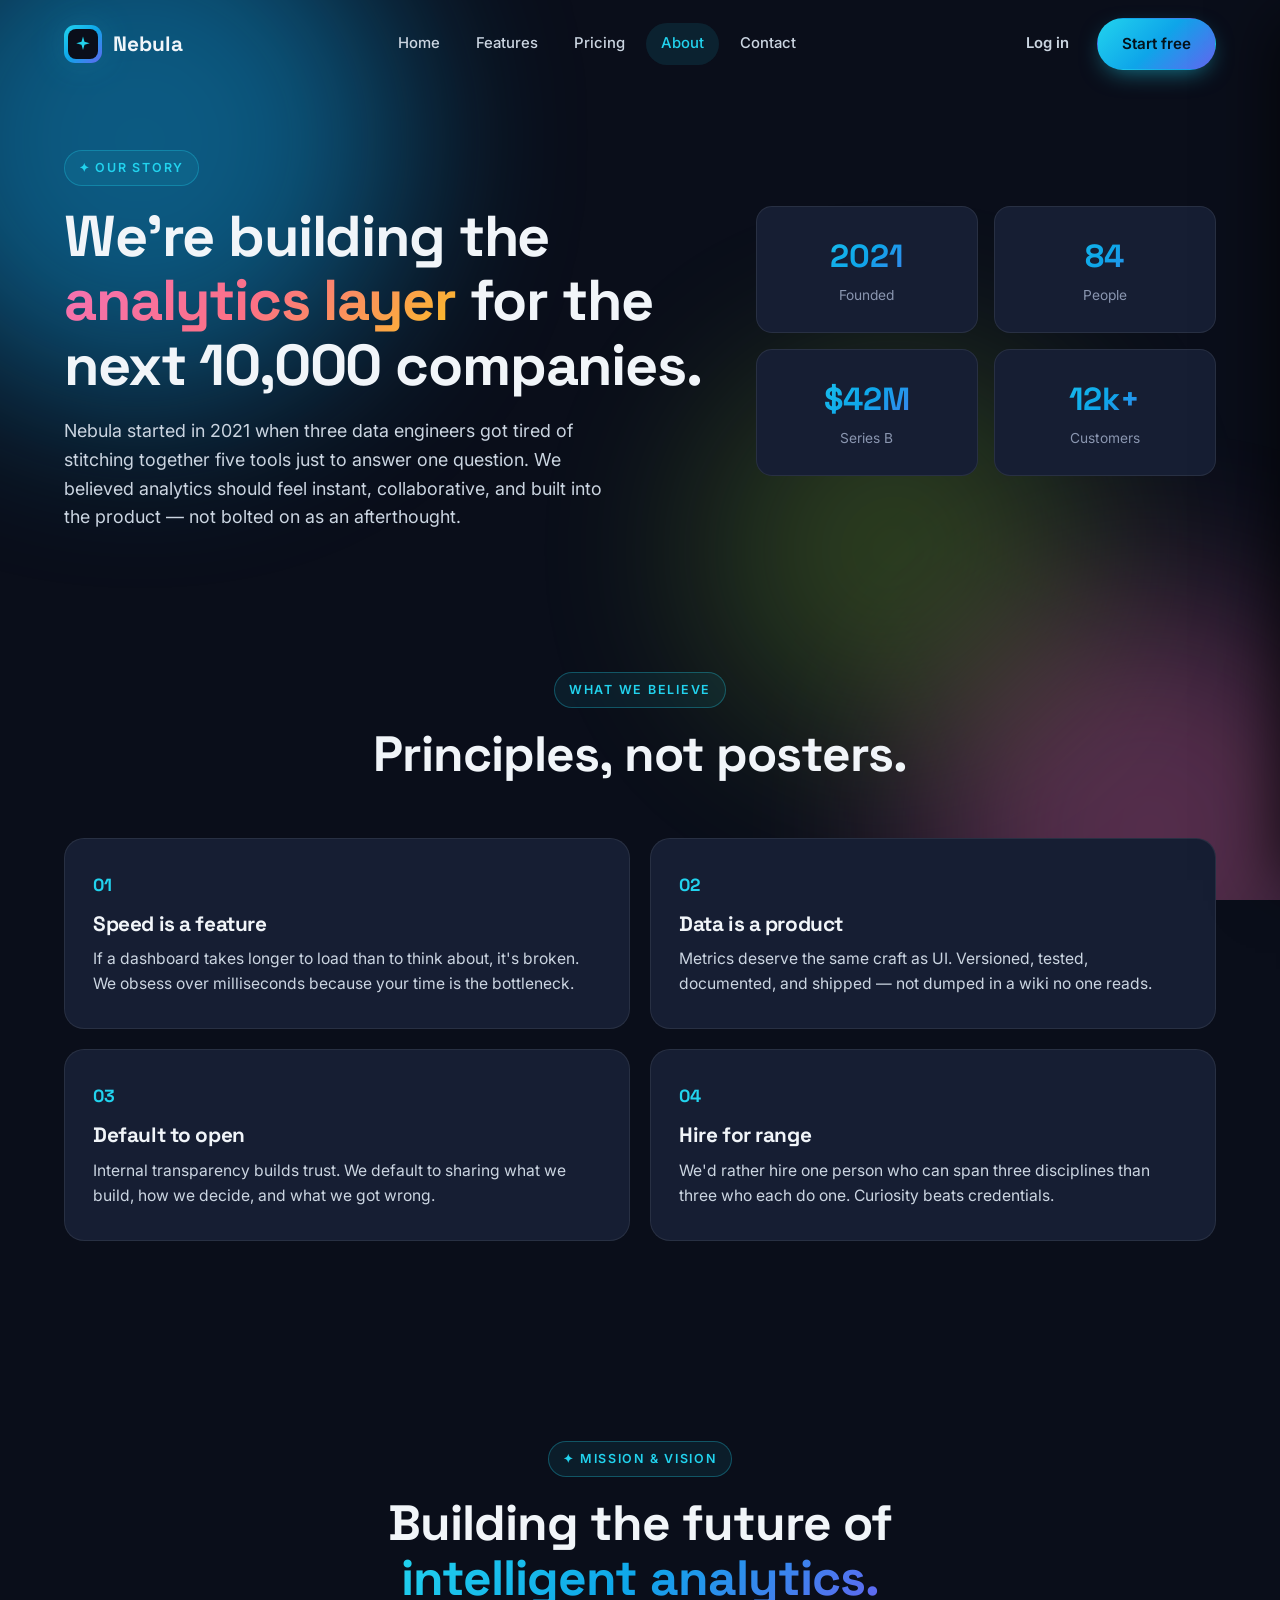
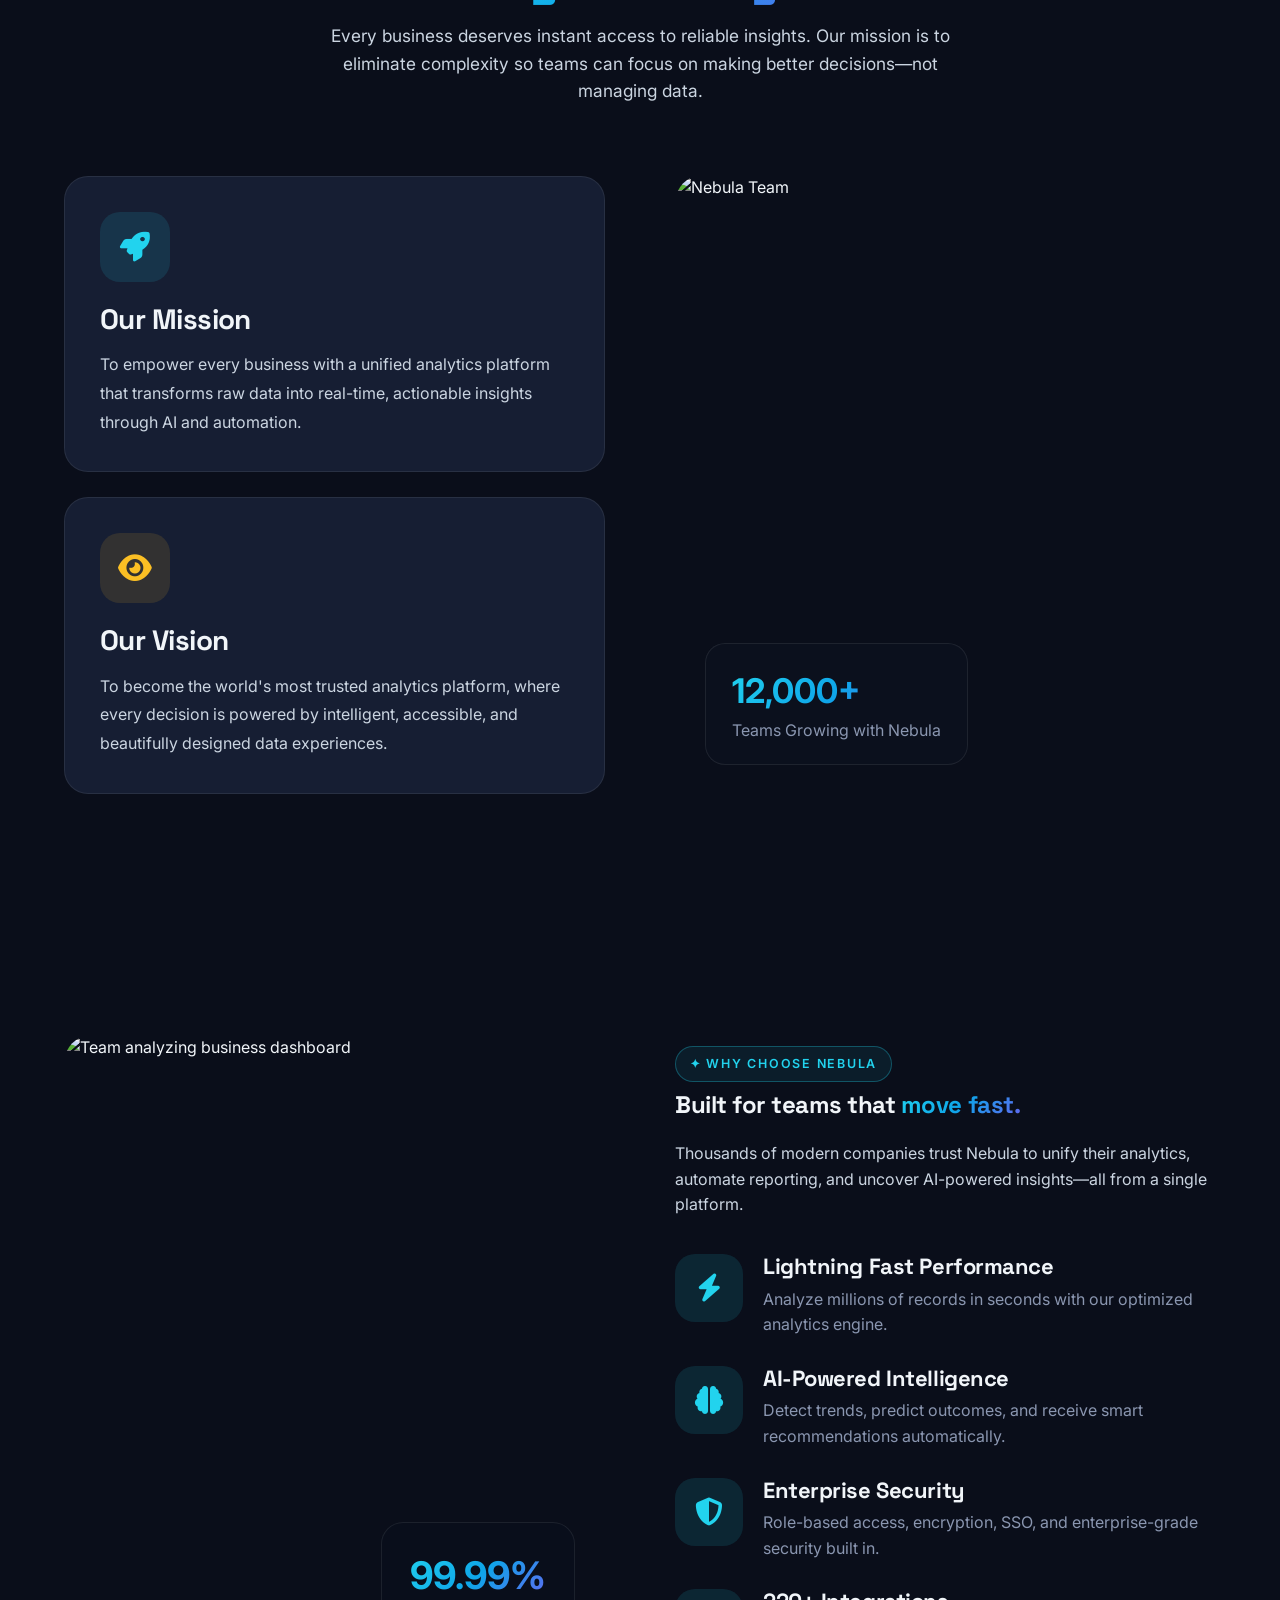
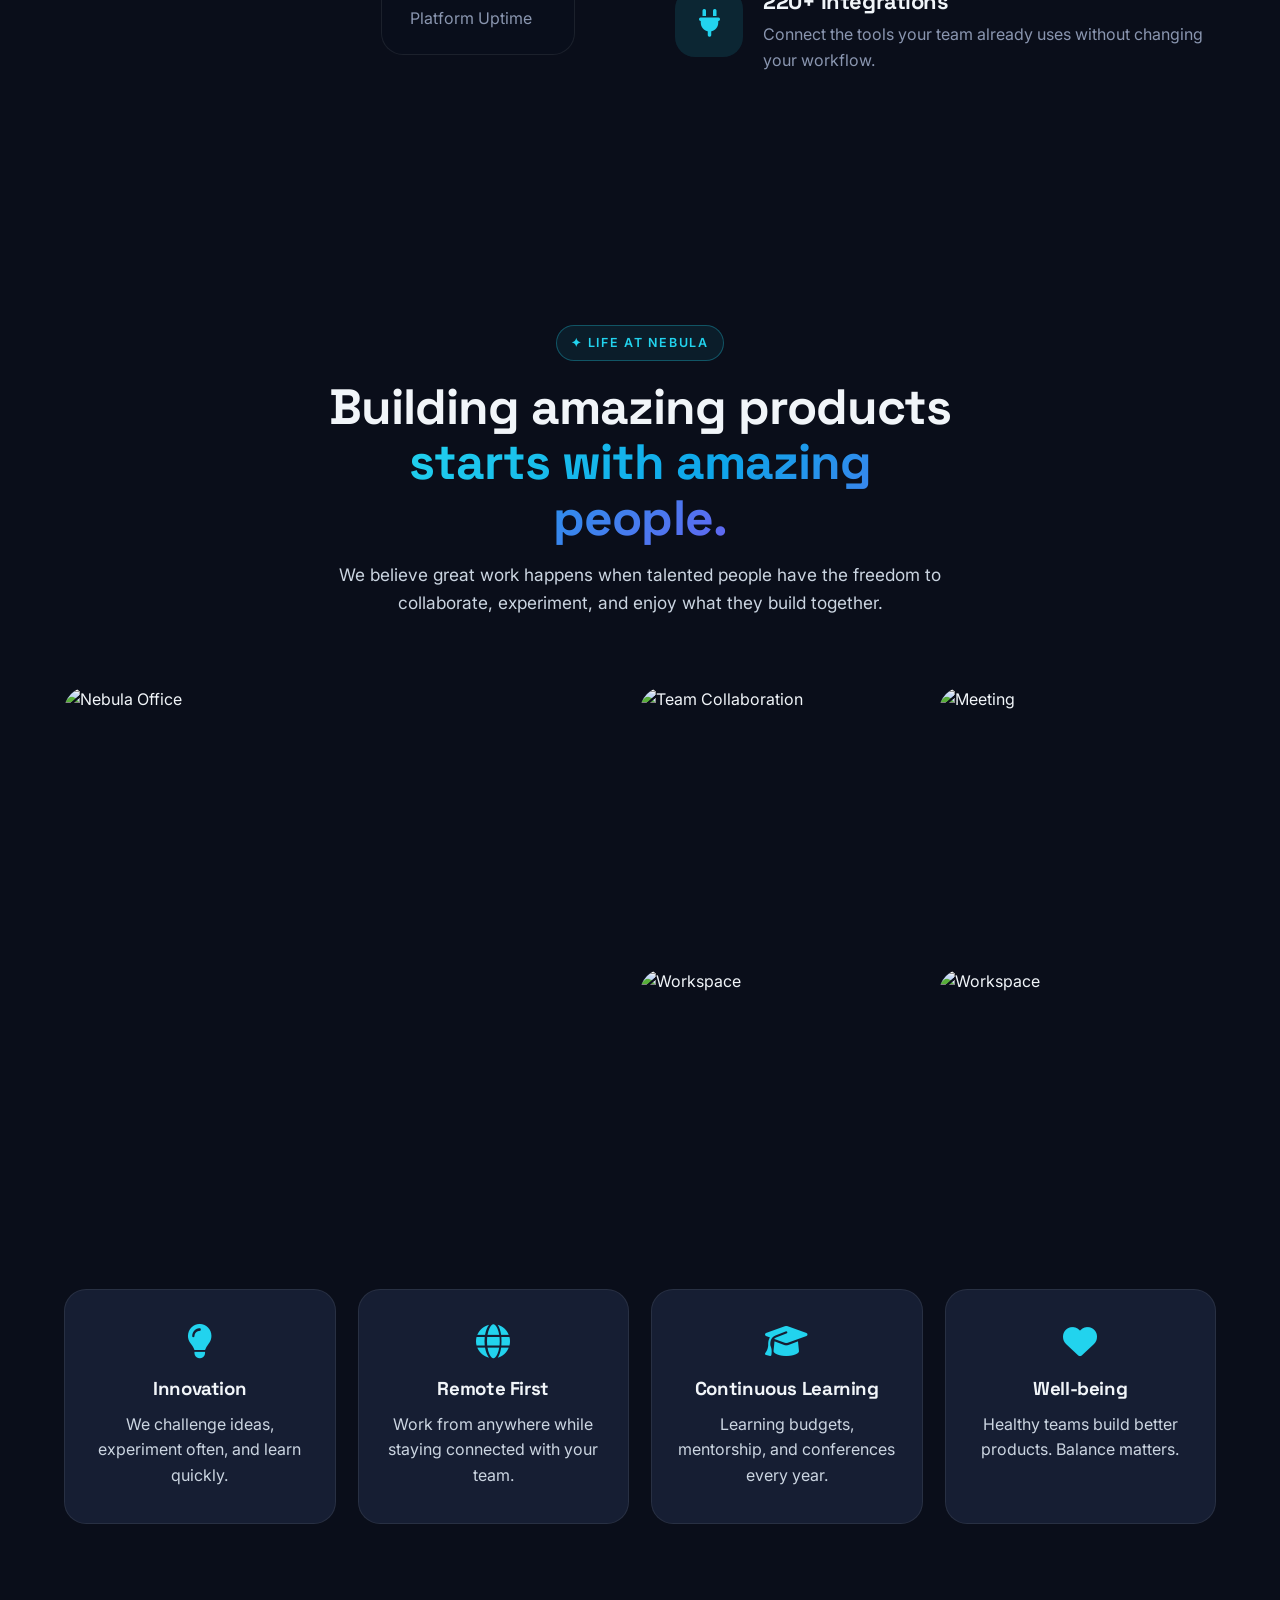
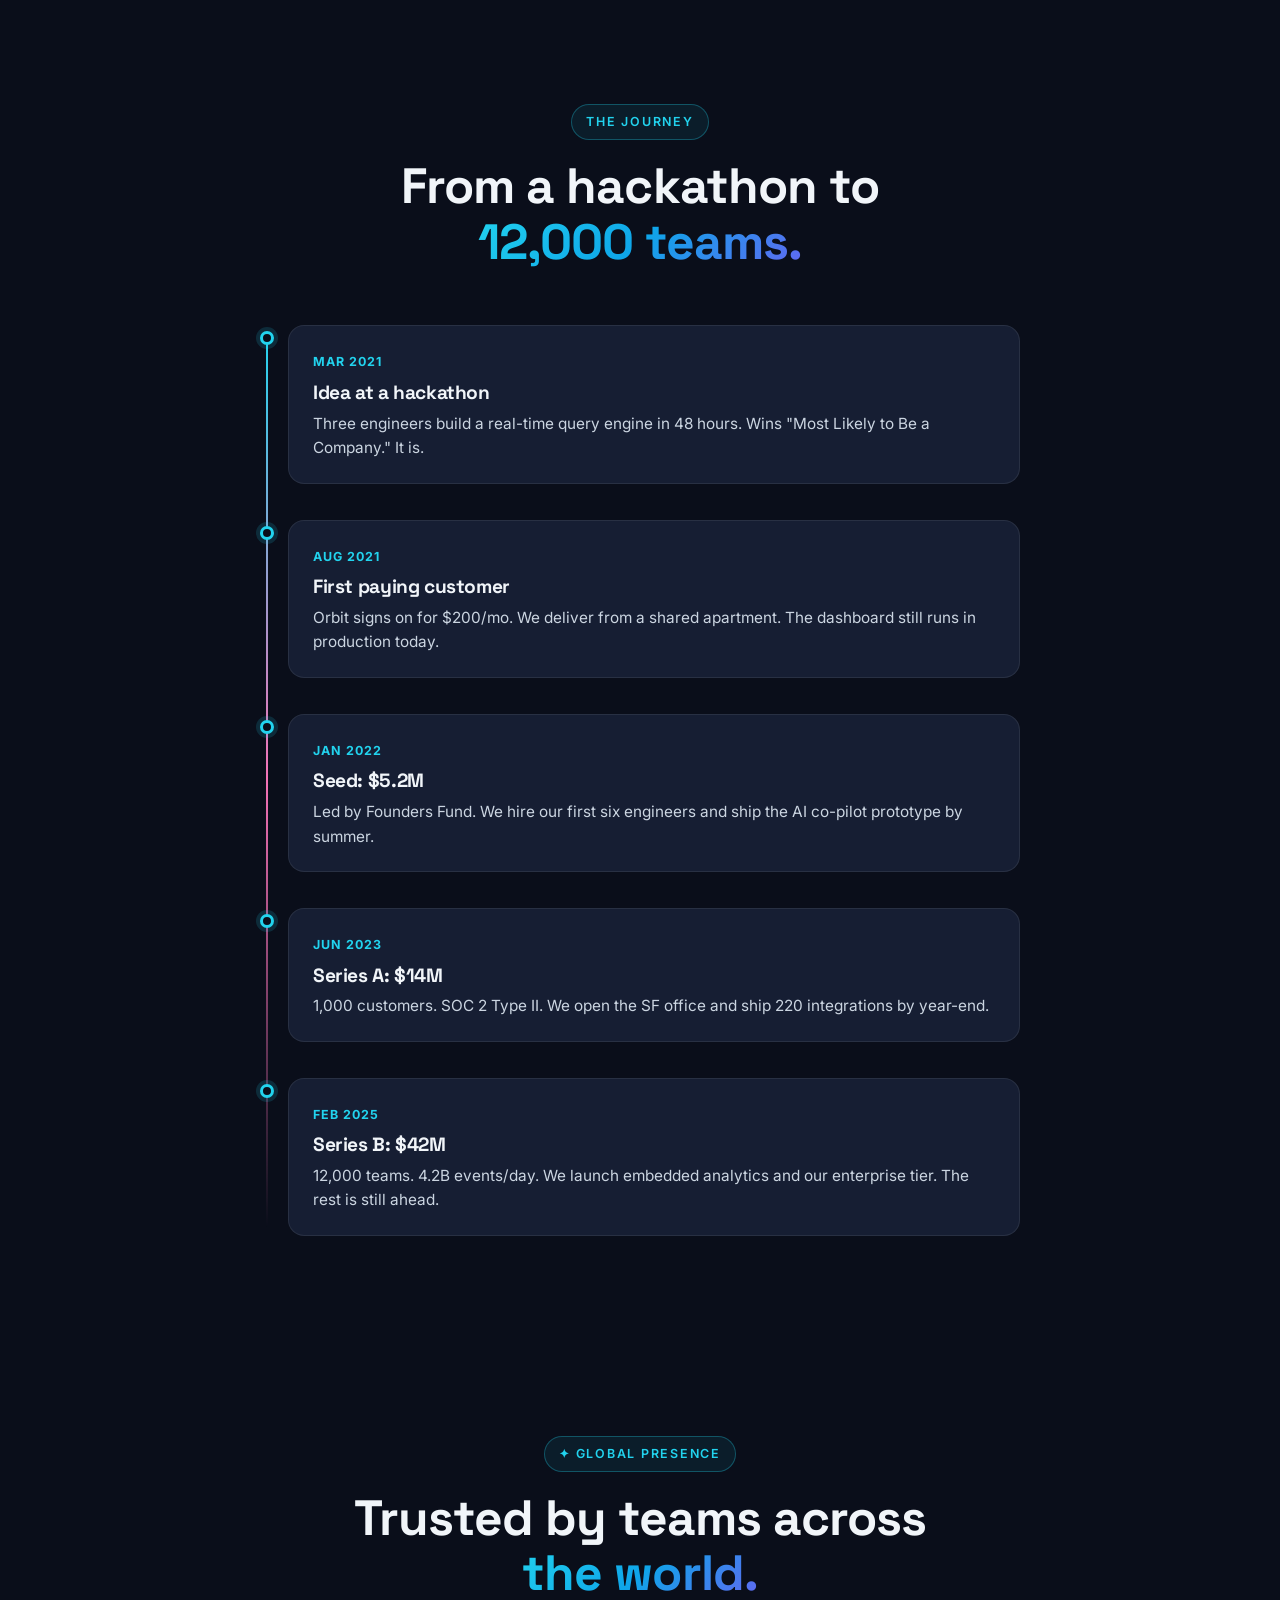
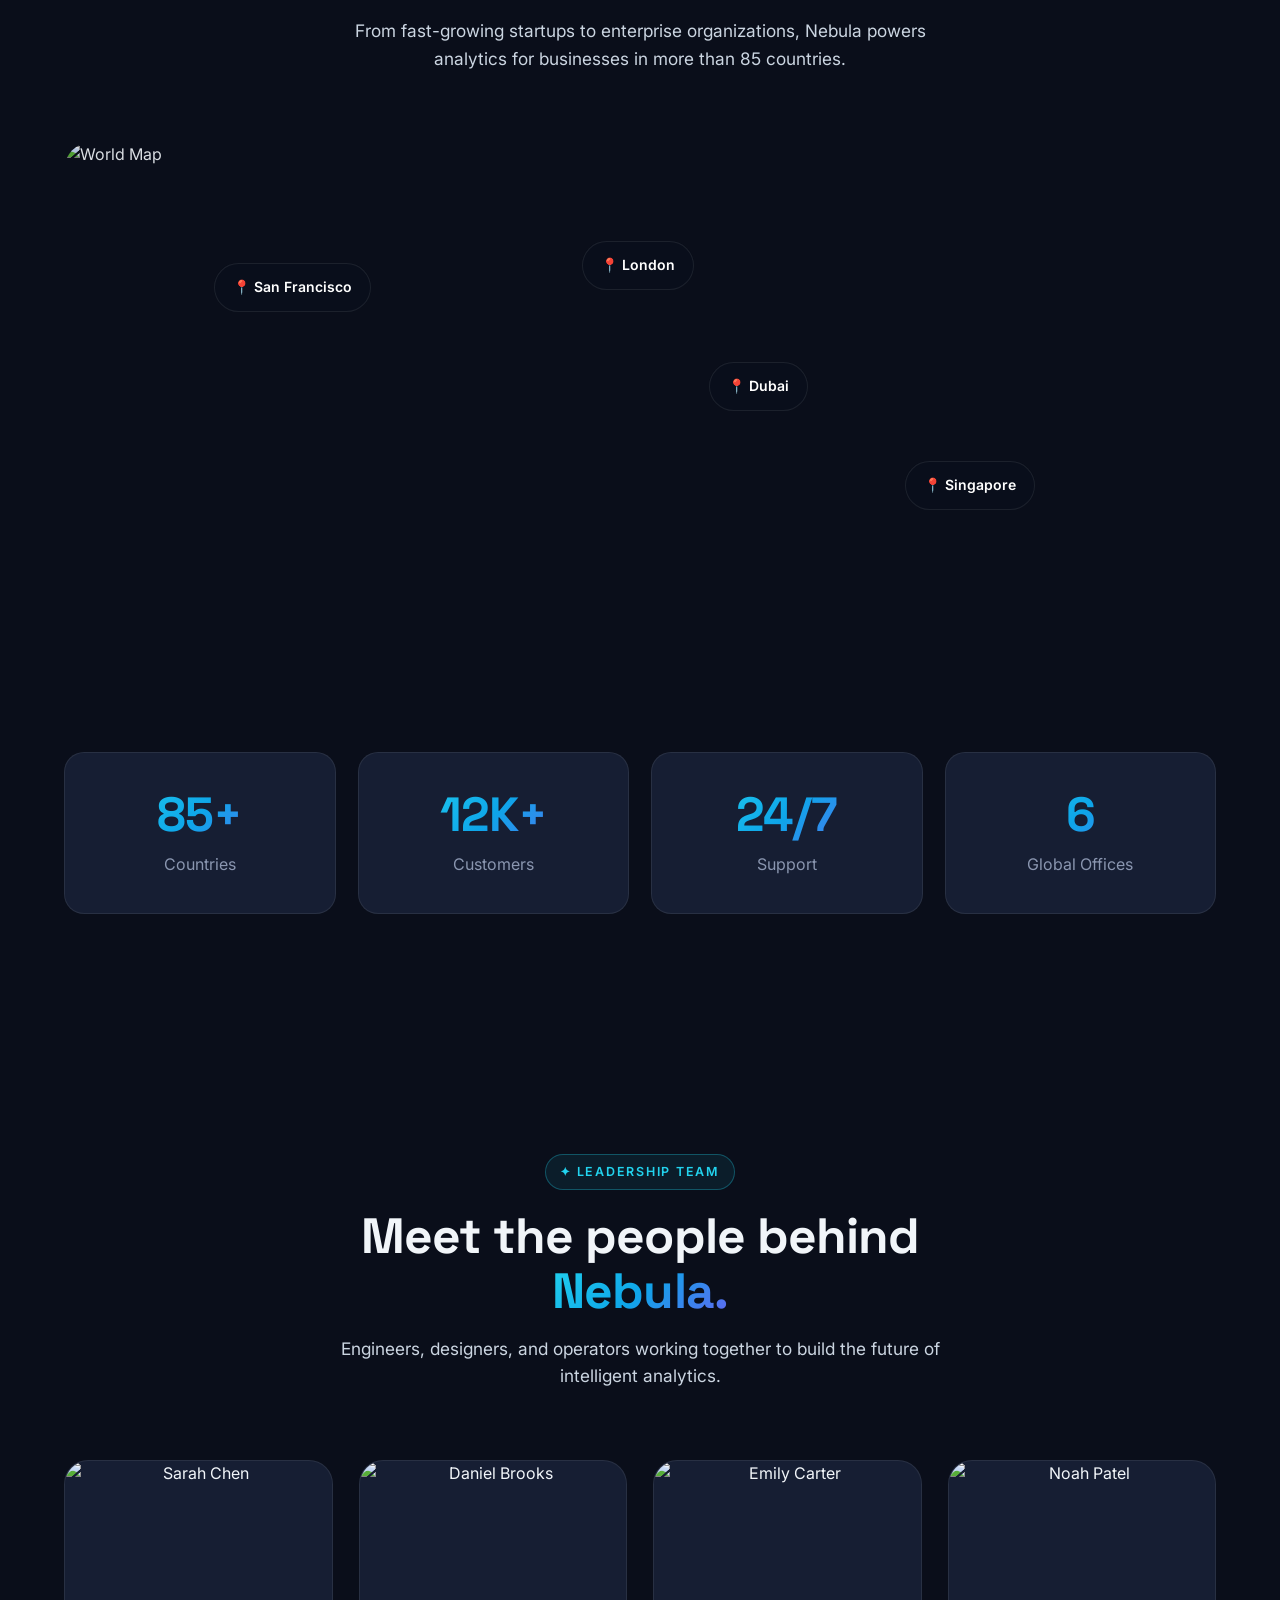
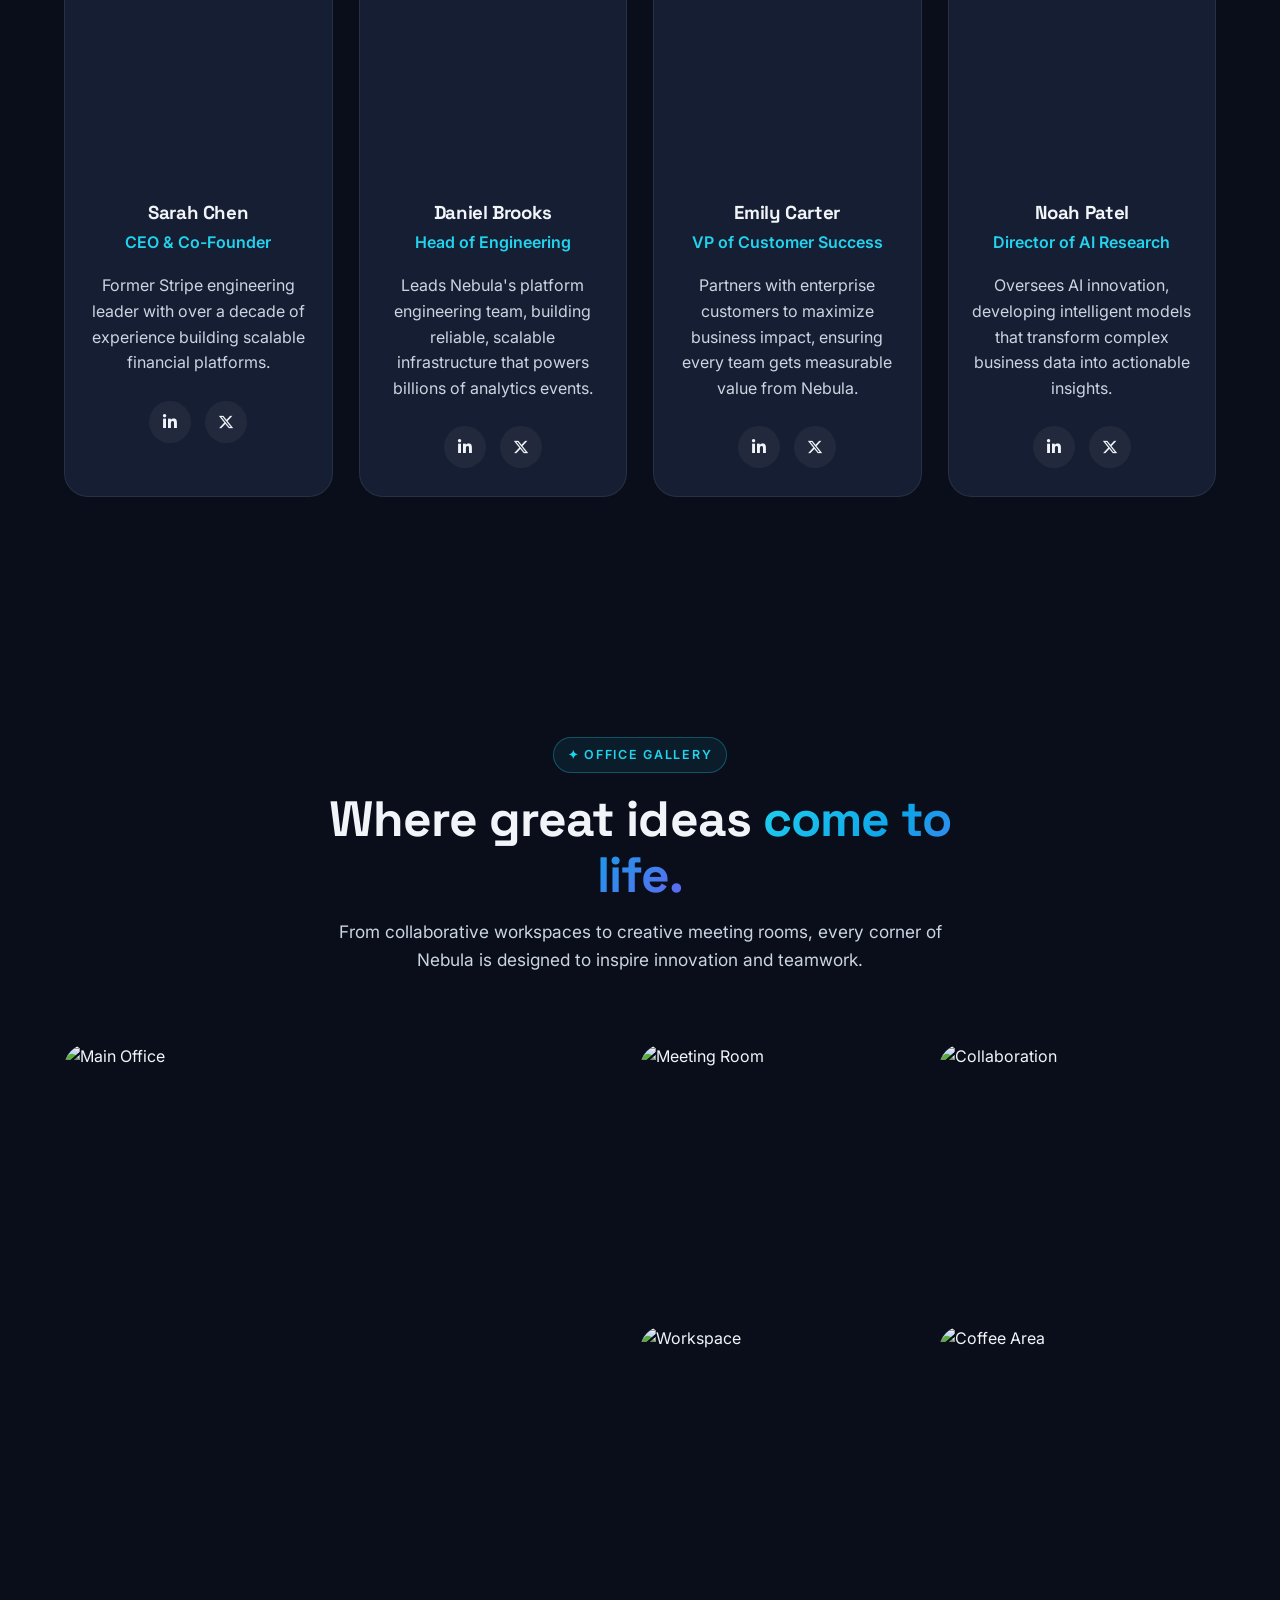
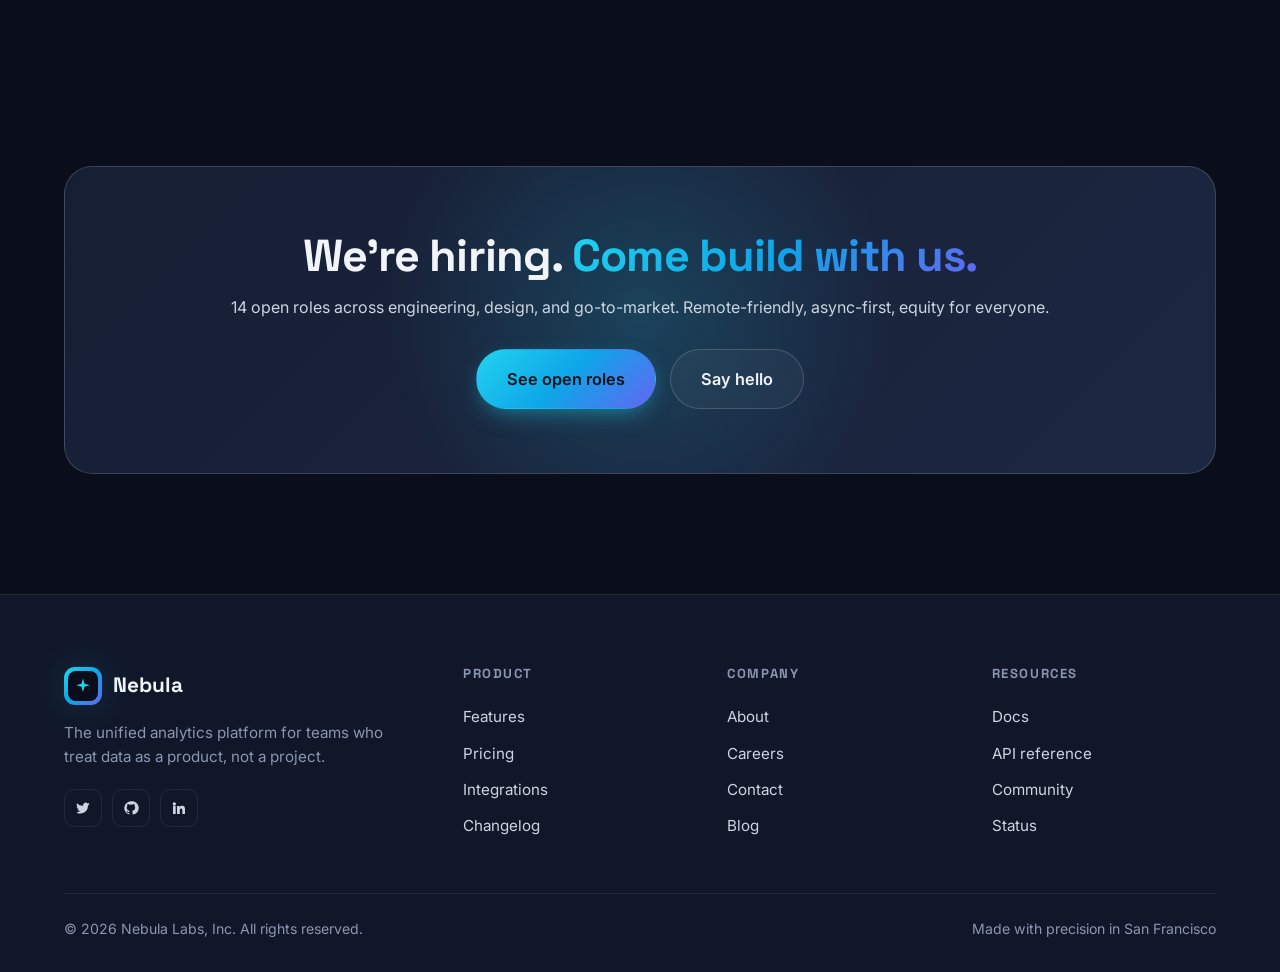
==== about.html @ f22a0300 "first commit" ====
<!DOCTYPE html>
<html lang="en">
<head>
<meta charset="UTF-8" />
<meta name="viewport" content="width=device-width, initial-scale=1.0" />
<title>About — Nebula</title>
<link rel="preconnect" href="https://fonts.googleapis.com" />
<link rel="preconnect" href="https://fonts.gstatic.com" crossorigin />
<link rel="stylesheet" href="https://cdnjs.cloudflare.com/ajax/libs/font-awesome/6.7.2/css/all.min.css" integrity="sha512-Evv84Mr4kqVGRNSgIGL/F/aIDqQb7xQ2vcrdIwxfjThSH8CSR7PBEakCr51Ck+w+/U6swU2Im1vVX0SVk9ABhg==" crossorigin="anonymous" referrerpolicy="no-referrer" />
<link href="https://fonts.googleapis.com/css2?family=Inter:wght@400;500;600;700&family=Space+Grotesk:wght@500;600;700&display=swap" rel="stylesheet" />
<link rel="stylesheet" href="css/common.css" />
<link rel="stylesheet" href="css/about.css" />
</head>
<body>
<div class="bg-blobs"><span class="blob blob-1"></span><span class="blob blob-2"></span><span class="blob blob-3"></span></div>

<header class="nav" id="nav">
  <div class="container nav-inner">
    <a href="index.html" class="brand">
      <span class="brand-mark"><svg width="18" height="18" viewBox="0 0 24 24" fill="none"><path d="M12 2L14 9L21 11L14 13L12 20L10 13L3 11L10 9L12 2Z" fill="#22d3ee"/></svg></span>
      Nebula
    </a>
    <nav class="nav-links">
      <a href="index.html" data-nav>Home</a>
      <a href="features.html" data-nav>Features</a>
      <a href="pricing.html" data-nav>Pricing</a>
      <a href="about.html" data-nav>About</a>
      <a href="contact.html" data-nav>Contact</a>
    </nav>
    <div class="nav-actions">
      <a href="login.html" class="login-link">Log in</a>
      <a href="pricing.html" class="btn btn-primary">Start free</a>
      <button class="hamburger" id="hamburger" aria-label="Open menu"><span></span><span></span><span></span></button>
    </div>
  </div>
</header>

<aside class="mobile-menu" id="mobileMenu">
  <a href="index.html" class="mm-link" data-nav>Home</a>
  <a href="features.html" class="mm-link" data-nav>Features</a>
  <a href="pricing.html" class="mm-link" data-nav>Pricing</a>
  <a href="about.html" class="mm-link" data-nav>About</a>
  <a href="contact.html" class="mm-link" data-nav>Contact</a>
  <a href="login.html" class="btn btn-ghost mm-login">Log in</a>
  <a href="pricing.html" class="btn btn-primary mm-cta">Start free trial</a>
  <p class="mm-foot">© <span data-year></span> Nebula Labs, Inc.</p>
</aside>
<div class="menu-backdrop" id="menuBackdrop"></div>

<main>
  <section class="about-hero">
    <div class="container about-hero-inner">
      <div class="about-copy reveal">
        <span class="eyebrow">✦ Our story</span>
        <h1>We're building the <span class="grad-text-warm">analytics layer</span> for the next 10,000 companies.</h1>
        <p>Nebula started in 2021 when three data engineers got tired of stitching together five tools just to answer one question. We believed analytics should feel instant, collaborative, and built into the product — not bolted on as an afterthought.</p>
      </div>
      <div class="about-stats reveal d2">
        <div><strong>2021</strong><span>Founded</span></div>
        <div><strong>84</strong><span>People</span></div>
        <div><strong>$42M</strong><span>Series B</span></div>
        <div><strong>12k+</strong><span>Customers</span></div>
      </div>
    </div>
  </section>

  <!-- VALUES -->
  <section class="values">
    <div class="container">
      <div class="section-head center reveal">
        <span class="eyebrow">What we believe</span>
        <h2>Principles, not posters.</h2>
      </div>
      <div class="values-grid">
        <div class="value-card reveal">
          <div class="value-num">01</div>
          <h3>Speed is a feature</h3>
          <p>If a dashboard takes longer to load than to think about, it's broken. We obsess over milliseconds because your time is the bottleneck.</p>
        </div>
        <div class="value-card reveal d1">
          <div class="value-num">02</div>
          <h3>Data is a product</h3>
          <p>Metrics deserve the same craft as UI. Versioned, tested, documented, and shipped — not dumped in a wiki no one reads.</p>
        </div>
        <div class="value-card reveal d2">
          <div class="value-num">03</div>
          <h3>Default to open</h3>
          <p>Internal transparency builds trust. We default to sharing what we build, how we decide, and what we got wrong.</p>
        </div>
        <div class="value-card reveal d3">
          <div class="value-num">04</div>
          <h3>Hire for range</h3>
          <p>We'd rather hire one person who can span three disciplines than three who each do one. Curiosity beats credentials.</p>
        </div>
      </div>
    </div>
  </section>

<!--==================================
        MISSION & VISION
===================================-->

<section class="mission">

    <div class="container">

        <div class="section-head center reveal">

            <span class="eyebrow">
                ✦ Mission & Vision
            </span>

            <h2>
                Building the future of
                <span class="grad-text">
                    intelligent analytics.
                </span>
            </h2>

            <p>
                Every business deserves instant access to reliable insights.
                Our mission is to eliminate complexity so teams can focus on
                making better decisions—not managing data.
            </p>

        </div>

        <div class="mission-grid">

            <!-- LEFT -->

            <div class="mission-content reveal">

                <div class="mission-card">

                    <div class="mission-icon">
                        <i class="fa-solid fa-rocket"></i>
                    </div>

                    <h3>Our Mission</h3>

                    <p>
                        To empower every business with a unified analytics
                        platform that transforms raw data into real-time,
                        actionable insights through AI and automation.
                    </p>

                </div>

                <div class="mission-card reveal d1">

                    <div class="mission-icon vision">
                        <i class="fa-solid fa-eye"></i>
                    </div>

                    <h3>Our Vision</h3>

                    <p>
                        To become the world's most trusted analytics platform,
                        where every decision is powered by intelligent,
                        accessible, and beautifully designed data experiences.
                    </p>

                </div>

            </div>

            <!-- RIGHT -->

            <div class="mission-image reveal d2">

                <img
                src="https://images.unsplash.com/photo-1522202176988-66273c2fd55f?w=1200&q=80"
                alt="Nebula Team">

                <div class="floating-badge">

                    <strong>12,000+</strong>

                    <span>Teams Growing with Nebula</span>

                </div>

            </div>

        </div>

    </div>

</section>

<!--==================================
        WHY CHOOSE NEBULA
===================================-->

<section class="why-nebula">

    <div class="container"> 

        <div class="why-grid">

            <!-- LEFT IMAGE -->

            <div class="why-image reveal">

                <img
                src="https://images.unsplash.com/photo-1552664730-d307ca884978?w=1200&q=80"
                alt="Team analyzing business dashboard">

                <div class="experience-card">

                    <strong>99.99%</strong>

                    <span>Platform Uptime</span>

                </div>

            </div>

            <!-- RIGHT CONTENT -->

            <div class="why-content reveal d1">

                <span class="eyebrow">
                    ✦ Why Choose Nebula
                </span>

                <h2>

                    Built for teams that
                    <span class="grad-text">

                        move fast.

                    </span>

                </h2>

                <p>

                    Thousands of modern companies trust Nebula to unify
                    their analytics, automate reporting, and uncover
                    AI-powered insights—all from a single platform.

                </p>

                <div class="why-list">

                    <div class="why-item">

                        <div class="why-icon">
                            <i class="fa-solid fa-bolt"></i>
                        </div>

                        <div>

                            <h3>Lightning Fast Performance</h3>

                            <p>
                                Analyze millions of records in seconds with
                                our optimized analytics engine.
                            </p>

                        </div>

                    </div>

                    <div class="why-item">

                        <div class="why-icon">
                            <i class="fa-solid fa-brain"></i>
                        </div>

                        <div>

                            <h3>AI-Powered Intelligence</h3>

                            <p>
                                Detect trends, predict outcomes, and receive
                                smart recommendations automatically.
                            </p>

                        </div>

                    </div>

                    <div class="why-item">

                        <div class="why-icon">
                            <i class="fa-solid fa-shield-halved"></i>
                        </div>

                        <div>

                            <h3>Enterprise Security</h3>

                            <p>
                                Role-based access, encryption, SSO, and
                                enterprise-grade security built in.
                            </p>

                        </div>

                    </div>

                    <div class="why-item">

                        <div class="why-icon">
                            <i class="fa-solid fa-plug"></i>
                        </div>

                        <div>

                            <h3>220+ Integrations</h3>

                            <p>
                                Connect the tools your team already uses
                                without changing your workflow.
                            </p>

                        </div>

                    </div>

                </div>

            </div>

        </div>

    </div>

</section>

<!--==================================
        LIFE AT NEBULA
===================================-->

<section class="life-nebula">

    <div class="container">

        <div class="section-head center reveal">

            <span class="eyebrow">
                ✦ Life at Nebula
            </span>

            <h2>

                Building amazing products
                <span class="grad-text">

                    starts with amazing people.

                </span>

            </h2>

            <p>

                We believe great work happens when talented people have
                the freedom to collaborate, experiment, and enjoy what
                they build together.

            </p>

        </div>

        <div class="life-gallery">

            <div class="gallery-large reveal">

                <img
                src="https://images.unsplash.com/photo-1497366754035-f200968a6e72?w=1200&q=80"
                alt="Nebula Office">

            </div>

            <div class="gallery-small reveal d1">

                <img
                src="https://images.unsplash.com/photo-1522202176988-66273c2fd55f?w=800&q=80"
                alt="Team Collaboration">

            </div>

            <div class="gallery-small reveal d2">

                <img
                src="https://images.unsplash.com/photo-1517048676732-d65bc937f952?w=800&q=80"
                alt="Meeting">

            </div>

            <div class="gallery-small reveal d3">

                <img
                src="https://images.unsplash.com/photo-1524758631624-e2822e304c36?w=800&q=80"
                alt="Workspace">

            </div>

            <div class="gallery-small reveal d3">

                <img
                src="https://images.unsplash.com/photo-1524758631624-e2822e304c36?w=800&q=80"
                alt="Workspace">

            </div>

        </div>

        <div class="culture-grid">

            <div class="culture-card reveal">
                <i class="fa-solid fa-lightbulb"></i>
                <h3>Innovation</h3>
                <p>We challenge ideas, experiment often, and learn quickly.</p>
            </div>

            <div class="culture-card reveal d1">
                <i class="fa-solid fa-globe"></i>
                <h3>Remote First</h3>
                <p>Work from anywhere while staying connected with your team.</p>
            </div>

            <div class="culture-card reveal d2">
                <i class="fa-solid fa-graduation-cap"></i>
                <h3>Continuous Learning</h3>
                <p>Learning budgets, mentorship, and conferences every year.</p>
            </div>

            <div class="culture-card reveal d3">
                <i class="fa-solid fa-heart"></i>
                <h3>Well-being</h3>
                <p>Healthy teams build better products. Balance matters.</p>
            </div>

        </div>

    </div>

</section>

  <!-- TIMELINE -->
  <section class="timeline-section">
    <div class="container">
      <div class="section-head center reveal">
        <span class="eyebrow">The journey</span>
        <h2>From a hackathon to <span class="grad-text">12,000 teams.</span></h2>
      </div>
      <div class="timeline">
        <div class="tl-item reveal">
          <div class="tl-dot"></div>
          <div class="tl-card">
            <span class="tl-date">Mar 2021</span>
            <h3>Idea at a hackathon</h3>
            <p>Three engineers build a real-time query engine in 48 hours. Wins "Most Likely to Be a Company." It is.</p>
          </div>
        </div>
        <div class="tl-item reveal d1">
          <div class="tl-dot"></div>
          <div class="tl-card">
            <span class="tl-date">Aug 2021</span>
            <h3>First paying customer</h3>
            <p>Orbit signs on for $200/mo. We deliver from a shared apartment. The dashboard still runs in production today.</p>
          </div>
        </div>
        <div class="tl-item reveal d2">
          <div class="tl-dot"></div>
          <div class="tl-card">
            <span class="tl-date">Jan 2022</span>
            <h3>Seed: $5.2M</h3>
            <p>Led by Founders Fund. We hire our first six engineers and ship the AI co-pilot prototype by summer.</p>
          </div>
        </div>
        <div class="tl-item reveal d3">
          <div class="tl-dot"></div>
          <div class="tl-card">
            <span class="tl-date">Jun 2023</span>
            <h3>Series A: $14M</h3>
            <p>1,000 customers. SOC 2 Type II. We open the SF office and ship 220 integrations by year-end.</p>
          </div>
        </div>
        <div class="tl-item reveal d4">
          <div class="tl-dot"></div>
          <div class="tl-card">
            <span class="tl-date">Feb 2025</span>
            <h3>Series B: $42M</h3>
            <p>12,000 teams. 4.2B events/day. We launch embedded analytics and our enterprise tier. The rest is still ahead.</p>
          </div>
        </div>
      </div>
    </div>
  </section>

<!--==================================
        GLOBAL PRESENCE
===================================-->

<section class="global-presence">

    <div class="container">

        <div class="section-head center reveal">

            <span class="eyebrow">
                ✦ Global Presence
            </span>

            <h2>
                Trusted by teams across
                <span class="grad-text">
                    the world.
                </span>
            </h2>

            <p>
                From fast-growing startups to enterprise organizations,
                Nebula powers analytics for businesses in more than
                85 countries.
            </p>

        </div>

        <div class="map-wrapper reveal">

            <img
            src="https://images.unsplash.com/photo-1524661135-423995f22d0b?w=1400&q=80"
            alt="World Map">

            <div class="map-card sf">
                📍 San Francisco
            </div>

            <div class="map-card london">
                📍 London
            </div>

            <div class="map-card singapore">
                📍 Singapore
            </div>

            <div class="map-card dubai">
                📍 Dubai
            </div>

        </div>

        <div class="global-stats">

            <div class="global-card reveal">
                <h3>85+</h3>
                <span>Countries</span>
            </div>

            <div class="global-card reveal d1">
                <h3>12K+</h3>
                <span>Customers</span>
            </div>

            <div class="global-card reveal d2">
                <h3>24/7</h3>
                <span>Support</span>
            </div>

            <div class="global-card reveal d3">
                <h3>6</h3>
                <span>Global Offices</span>
            </div>

        </div>

    </div>

</section>

<!--==================================
        LEADERSHIP TEAM
===================================-->

<section class="leadership">

    <div class="container">

        <div class="section-head center reveal">

            <span class="eyebrow">
                ✦ Leadership Team
            </span>

            <h2>

                Meet the people behind
                <span class="grad-text">

                    Nebula.

                </span>

            </h2>

            <p>

                Engineers, designers, and operators working together
                to build the future of intelligent analytics.

            </p>

        </div>

        <div class="leadership-grid">

            <!-- CARD -->

            <article class="leader-card reveal">

                <div class="leader-image">

                    <img src="images/team/team-1.jpg"
                         alt="Sarah Chen">

                </div>

                <h3>Sarah Chen</h3>

                <span>CEO & Co-Founder</span>

                <p>

                    Former Stripe engineering leader with over
                    a decade of experience building scalable
                    financial platforms.

                </p>

                <div class="leader-social">

                    <a href="#"><i class="fa-brands fa-linkedin-in"></i></a>

                    <a href="#"><i class="fa-brands fa-x-twitter"></i></a>

                </div>

            </article>


            <!-- Card-2 -->
            <article class="leader-card reveal d4">

    <div class="leader-image">
        <img src="images/team/team-5.jpg"
             alt="Daniel Brooks">
    </div>

    <h3>Daniel Brooks</h3>

    <span>Head of Engineering</span>

    <p>
        Leads Nebula's platform engineering team, building reliable,
        scalable infrastructure that powers billions of analytics events.
    </p>

    <div class="leader-social">
        <a href="#"><i class="fa-brands fa-linkedin-in"></i></a>
        <a href="#"><i class="fa-brands fa-x-twitter"></i></a>
    </div>

</article>

<!-- Card-3 -->
<article class="leader-card reveal d5">

    <div class="leader-image">
        <img src="images/team/team-6.jpg"
             alt="Emily Carter">
    </div>

    <h3>Emily Carter</h3>

    <span>VP of Customer Success</span>

    <p>
        Partners with enterprise customers to maximize business impact,
        ensuring every team gets measurable value from Nebula.
    </p>

    <div class="leader-social">
        <a href="#"><i class="fa-brands fa-linkedin-in"></i></a>
        <a href="#"><i class="fa-brands fa-x-twitter"></i></a>
    </div>

</article>

<!-- Card-4 -->
<article class="leader-card reveal d6">

    <div class="leader-image">
        <img src="images/team/team-7.jpg"
             alt="Noah Patel">
    </div>

    <h3>Noah Patel</h3>

    <span>Director of AI Research</span>

    <p>
        Oversees AI innovation, developing intelligent models that
        transform complex business data into actionable insights.
    </p>

    <div class="leader-social">
        <a href="#"><i class="fa-brands fa-linkedin-in"></i></a>
        <a href="#"><i class="fa-brands fa-x-twitter"></i></a>
    </div>

</article>


        </div>

    </div>

</section>

<!--==================================
        OFFICE GALLERY
===================================-->

<section class="office-gallery">

    <div class="container">

        <div class="section-head center reveal">

            <span class="eyebrow">
                ✦ Office Gallery
            </span>

            <h2>

                Where great ideas
                <span class="grad-text">
                    come to life.
                </span>

            </h2>

            <p>
                From collaborative workspaces to creative meeting rooms,
                every corner of Nebula is designed to inspire innovation
                and teamwork.
            </p>

        </div>

        <div class="office-grid">

            <div class="office-item large reveal">
                <img src="https://images.unsplash.com/photo-1486406146926-c627a92ad1ab?w=1200&q=80" alt="Main Office">
                <div class="office-overlay">
                    <h3>Main Workspace</h3>
                    <span>Open Collaboration</span>
                </div>
            </div>

            <div class="office-item reveal d1">
                <img src="https://images.unsplash.com/photo-1516321318423-f06f85e504b3?w=1200&q=80" alt="Meeting Room">
                <div class="office-overlay">
                    <h3>Strategy Room</h3>
                </div>
            </div>

            <div class="office-item reveal d2">
                <img src="https://images.unsplash.com/photo-1517048676732-d65bc937f952?w=800&q=80" alt="Collaboration">
                <div class="office-overlay">
                    <h3>Brainstorming</h3>
                </div>
            </div>

            <div class="office-item reveal d3">
                <img src="https://images.unsplash.com/photo-1497366811353-6870744d04b2?w=1200&q=80" alt="Workspace">
                <div class="office-overlay">
                    <h3>Creative Space</h3>
                </div>
            </div>

            <div class="office-item reveal d4">
                <img src="https://images.unsplash.com/photo-1445116572660-236099ec97a0?w=1200&q=80" alt="Coffee Area">
                <div class="office-overlay">
                    <h3>Coffee Lounge</h3>
                </div>
            </div>

        </div>

    </div>

</section>

  <!-- TEAM -->
  <!-- <section class="team">
    <div class="container">
      <div class="section-head center reveal">
        <span class="eyebrow">The people</span>
        <h2>Who's behind Nebula.</h2>
        <p>A small team of engineers, designers, and operators who've shipped at Stripe, Linear, Snowflake, and Figma.</p>
      </div>
      <div class="team-grid">
        <article class="team-card reveal">
          <div class="team-avatar" style="background:var(--grad-primary)">AC</div>
          <h3>Aria Chen</h3><span>CEO & Co-founder</span>
          <p>Ex-Stripe. Built the data infra behind Stripe Sigma. Believes the best metric is the one you actually check.</p>
        </article>
        <article class="team-card reveal d1">
          <div class="team-avatar" style="background:var(--grad-warm)">MK</div>
          <h3>Marcus Kim</h3><span>CTO & Co-founder</span>
          <p>Ex-Snowflake query engine team. Wrote our columnar core on weekends before it was a company.</p>
        </article>
        <article class="team-card reveal d2">
          <div class="team-avatar" style="background:var(--grad-cool)">RO</div>
          <h3>Rio Okafor</h3><span>Head of Design</span>
          <p>Ex-Linear. Thinks dashboards should feel like a tool you love, not a report you tolerate.</p>
        </article>
        <article class="team-card reveal d3">
          <div class="team-avatar" style="background:linear-gradient(135deg,#fbbf24,#fb7185)">SL</div>
          <h3>Sara Liu</h3><span>Head of GTM</span>
          <p>Ex-Figma. Sold Figma to engineers before it was cool. Now doing the same for data.</p>
        </article>
      </div>
    </div>
  </section> -->

  <!-- CTA -->
  <section class="careers-cta">
    <div class="container">
      <div class="cta-box reveal">
        <div class="cta-glow"></div>
        <h2>We're hiring. <span class="grad-text">Come build with us.</span></h2>
        <p>14 open roles across engineering, design, and go-to-market. Remote-friendly, async-first, equity for everyone.</p>
        <div class="cta-actions">
          <a href="contact.html" class="btn btn-primary btn-lg">See open roles</a>
          <a href="contact.html" class="btn btn-ghost btn-lg">Say hello</a>
        </div>
      </div>
    </div>
  </section>
</main>

<footer class="footer">
  <div class="container">
    <div class="footer-grid">
      <div class="footer-brand">
        <a href="index.html" class="brand">
          <span class="brand-mark"><svg width="18" height="18" viewBox="0 0 24 24" fill="none"><path d="M12 2L14 9L21 11L14 13L12 20L10 13L3 11L10 9L12 2Z" fill="#22d3ee"/></svg></span>
          Nebula
        </a>
        <p>The unified analytics platform for teams who treat data as a product, not a project.</p>
        <div class="socials">
          <a href="#" aria-label="Twitter"><svg width="16" height="16" viewBox="0 0 24 24" fill="currentColor"><path d="M22 5.8c-.7.3-1.5.5-2.3.6.8-.5 1.5-1.3 1.8-2.3-.8.5-1.7.8-2.6 1a4 4 0 0 0-6.8 3.6A11.3 11.3 0 0 1 3 4.8a4 4 0 0 0 1.2 5.3c-.6 0-1.2-.2-1.7-.5a4 4 0 0 0 3.2 4 4 4 0 0 1-1.8.1 4 4 0 0 0 3.7 2.8A8 8 0 0 1 2 18.6a11.3 11.3 0 0 0 6.1 1.8c7.3 0 11.3-6 11.3-11.3v-.5c.8-.6 1.5-1.3 2-2.1z"/></svg></a>
          <a href="#" aria-label="GitHub"><svg width="16" height="16" viewBox="0 0 24 24" fill="currentColor"><path d="M12 2a10 10 0 0 0-3.2 19.5c.5.1.7-.2.7-.5v-1.7c-2.8.6-3.4-1.3-3.4-1.3-.5-1.1-1.1-1.4-1.1-1.4-.9-.6.1-.6.1-.6 1 .1 1.5 1 1.5 1 .9 1.5 2.3 1.1 2.9.8.1-.6.3-1.1.6-1.4-2.2-.3-4.5-1.1-4.5-5 0-1.1.4-2 1-2.7-.1-.3-.4-1.3.1-2.7 0 0 .8-.3 2.7 1a9.4 9.4 0 0 1 5 0c1.9-1.3 2.7-1 2.7-1 .5 1.4.2 2.4.1 2.7.6.7 1 1.6 1 2.7 0 3.9-2.3 4.7-4.5 5 .3.3.7 1 .7 2v3c0 .3.2.6.7.5A10 10 0 0 0 12 2z"/></svg></a>
          <a href="#" aria-label="LinkedIn"><svg width="16" height="16" viewBox="0 0 24 24" fill="currentColor"><path d="M4.98 3.5a2.5 2.5 0 1 1 0 5 2.5 2.5 0 0 1 0-5zM3 9h4v12H3zM9 9h3.8v1.7h.1c.5-1 1.8-2 3.6-2 3.9 0 4.5 2.5 4.5 5.8V21h-4v-5.3c0-1.3 0-2.9-1.8-2.9s-2 1.4-2 2.8V21H9z"/></svg></a>
        </div>
      </div>
      <div class="footer-col"><h4>Product</h4><a href="features.html">Features</a><a href="pricing.html">Pricing</a><a href="#">Integrations</a><a href="#">Changelog</a></div>
      <div class="footer-col"><h4>Company</h4><a href="about.html">About</a><a href="#">Careers</a><a href="contact.html">Contact</a><a href="#">Blog</a></div>
      <div class="footer-col"><h4>Resources</h4><a href="#">Docs</a><a href="#">API reference</a><a href="#">Community</a><a href="#">Status</a></div>
    </div>
    <div class="footer-bottom">
      <p>© <span data-year></span> Nebula Labs, Inc. All rights reserved.</p>
      <p>Made with precision in San Francisco</p>
    </div>
  </div>
</footer>

<script src="js/common.js"></script>
<script src="js/about.js"></script>
</body>
</html>
---- css/common.css ----
/* ===== Nebula — Shared Design System ===== */
:root {
  --bg: #0a0e1a;
  --bg-soft: #111729;
  --surface: #161e33;
  --surface-2: #1c2742;
  --border: rgba(255, 255, 255, 0.08);
  --border-strong: rgba(255, 255, 255, 0.16);

  --text: #f1f5f9;
  --text-soft: #cbd5e1;
  --text-muted: #8a96b0;

  --primary: #22d3ee;
  --primary-2: #0ea5e9;
  --accent: #f472b6;
  --accent-2: #fb7185;
  --lime: #a3e635;
  --amber: #fbbf24;

  --grad-primary: linear-gradient(135deg, #22d3ee 0%, #0ea5e9 50%, #6366f1 100%);
  --grad-warm: linear-gradient(135deg, #f472b6 0%, #fb7185 50%, #fbbf24 100%);
  --grad-cool: linear-gradient(135deg, #a3e635 0%, #22d3ee 100%);

  --shadow-lg: 0 24px 60px -12px rgba(0, 0, 0, 0.55);
  --shadow-glow: 0 0 40px -8px rgba(34, 211, 238, 0.45);

  --radius: 18px;
  --radius-sm: 12px;
  --max: 1200px;

  --font: 'Inter', -apple-system, BlinkMacSystemFont, 'Segoe UI', Roboto, sans-serif;
  --font-display: 'Space Grotesk', 'Inter', sans-serif;
}

* { margin: 0; padding: 0; box-sizing: border-box; }

html { scroll-behavior: smooth; }

body {
  font-family: var(--font);
  background: var(--bg);
  color: var(--text);
  line-height: 1.6;
  overflow-x: hidden;
  -webkit-font-smoothing: antialiased;
}

a { color: inherit; text-decoration: none; }
ul { list-style: none; }
img { max-width: 100%; display: block; }

/* ===== Layout ===== */
.container {
  width: 100%;
  max-width: var(--max);
  margin: 0 auto;
  padding: 0 24px;
}

section { padding: 100px 0; position: relative; }

.eyebrow {
  display: inline-flex;
  align-items: center;
  gap: 8px;
  font-size: 0.78rem;
  font-weight: 600;
  letter-spacing: 0.14em;
  text-transform: uppercase;
  color: var(--primary);
  padding: 7px 14px;
  border: 1px solid rgba(34, 211, 238, 0.3);
  border-radius: 999px;
  background: rgba(34, 211, 238, 0.08);
}

h1, h2, h3, h4 { font-family: var(--font-display); font-weight: 700; line-height: 1.12; letter-spacing: -0.02em; }

.section-head { max-width: 640px; margin-bottom: 56px; }
.section-head.center { margin-left: auto; margin-right: auto; text-align: center; }
.section-head h2 { font-size: clamp(2rem, 4vw, 3.1rem); margin: 18px 0 16px; }
.section-head p { color: var(--text-soft); font-size: 1.08rem; }

/* ===== Buttons ===== */
.btn {
  display: inline-flex;
  align-items: center;
  justify-content: center;
  gap: 9px;
  font-weight: 600;
  font-size: 0.95rem;
  padding: 13px 24px;
  border-radius: 999px;
  border: 1px solid transparent;
  cursor: pointer;
  transition: transform 0.2s ease, box-shadow 0.2s ease, background 0.2s ease;
  white-space: nowrap;
}
.btn:active { transform: translateY(1px); }

.btn-primary {
  background: var(--grad-primary);
  color: #04121a;
  box-shadow: 0 8px 24px -8px rgba(34, 211, 238, 0.6);
}
.btn-primary:hover { transform: translateY(-2px); box-shadow: 0 14px 32px -8px rgba(34, 211, 238, 0.8); }

.btn-ghost {
  background: rgba(255, 255, 255, 0.04);
  color: var(--text);
  border-color: var(--border-strong);
}
.btn-ghost:hover { background: rgba(255, 255, 255, 0.09); transform: translateY(-2px); }

.btn-warm {
  background: var(--grad-warm);
  color: #2a0a18;
  box-shadow: 0 8px 24px -8px rgba(244, 114, 182, 0.5);
}
.btn-warm:hover { transform: translateY(-2px); }

.btn-lg { padding: 16px 30px; font-size: 1.02rem; }

/* ===== Navbar ===== */
.nav {
  position: fixed;
  top: 0; left: 0; right: 0;
  z-index: 100;
  padding: 18px 0;
  transition: background 0.3s ease, border-color 0.3s ease, padding 0.3s ease;
  border-bottom: 1px solid transparent;
}
.nav.scrolled {
  background: rgba(10, 14, 26, 0.82);
  backdrop-filter: blur(18px);
  border-bottom-color: var(--border);
  padding: 12px 0;
}
.nav-inner { display: flex; align-items: center; justify-content: space-between; }

.brand { display: flex; align-items: center; gap: 11px; font-family: var(--font-display); font-weight: 700; font-size: 1.3rem; }
.brand-mark {
  width: 38px; height: 38px;
  border-radius: 11px;
  background: var(--grad-primary);
  display: grid; place-items: center;
  box-shadow: var(--shadow-glow);
  position: relative;
}
.brand-mark::after {
  content: '';
  position: absolute; inset: 4px;
  border-radius: 8px;
  background: var(--bg);
}
.brand-mark svg { position: relative; z-index: 1; }

.nav-links { display: flex; align-items: center; gap: 6px; }
.nav-links a {
  padding: 9px 15px;
  border-radius: 999px;
  font-size: 0.93rem;
  font-weight: 500;
  color: var(--text-soft);
  transition: color 0.2s, background 0.2s;
}
.nav-links a:hover { color: var(--text); background: rgba(255, 255, 255, 0.05); }
.nav-links a.active { color: var(--primary); background: rgba(34, 211, 238, 0.1); }

.nav-actions { display: flex; align-items: center; gap: 12px; }
.nav-actions .login-link {
  font-weight: 600; font-size: 0.93rem; color: var(--text-soft);
  padding: 9px 16px; border-radius: 999px; transition: color 0.2s;
}
.nav-actions .login-link:hover { color: var(--text); }

/* Hamburger */
.hamburger {
  display: none;
  flex-direction: column;
  gap: 5px;
  width: 44px; height: 44px;
  border: 1px solid var(--border-strong);
  border-radius: 12px;
  background: rgba(255, 255, 255, 0.04);
  cursor: pointer;
  align-items: center;
  justify-content: center;
  z-index: 120;
  transition: background 0.2s;
}
.hamburger span {
  width: 20px; height: 2px;
  background: var(--text);
  border-radius: 2px;
  transition: transform 0.3s ease, opacity 0.2s ease;
}
.hamburger.open span:nth-child(1) { transform: translateY(7px) rotate(45deg); }
.hamburger.open span:nth-child(2) { opacity: 0; }
.hamburger.open span:nth-child(3) { transform: translateY(-7px) rotate(-45deg); }

/* ===== Mobile menu: full height, half width ===== */
.mobile-menu {
  position: fixed;
  top: 0; right: 0;
  height: 100vh;
  width: 50vw;
  min-width: 280px;
  max-width: 420px;
  background: linear-gradient(180deg, #111729 0%, #0a0e1a 100%);
  border-left: 1px solid var(--border-strong);
  z-index: 110;
  transform: translateX(100%);
  transition: transform 0.42s cubic-bezier(0.16, 1, 0.3, 1);
  display: flex;
  flex-direction: column;
  padding: 90px 28px 32px;
  overflow-y: auto;
  box-shadow: -24px 0 60px -20px rgba(0, 0, 0, 0.7);
}
.mobile-menu.open { transform: translateX(0); }
.mobile-menu::before {
  content: '';
  position: absolute;
  top: 0; right: 0;
  width: 240px; height: 240px;
  background: radial-gradient(circle, rgba(34, 211, 238, 0.18), transparent 70%);
  pointer-events: none;
}
.mobile-menu a.mm-link {
  display: block;
  padding: 16px 14px;
  font-size: 1.18rem;
  font-weight: 600;
  font-family: var(--font-display);
  color: var(--text-soft);
  border-radius: 12px;
  border-bottom: 1px solid var(--border);
  transition: color 0.2s, padding-left 0.2s, background 0.2s;
}
.mobile-menu a.mm-link:hover { color: var(--primary); padding-left: 22px; background: rgba(34, 211, 238, 0.06); }
.mobile-menu a.mm-link.active { color: var(--primary); }
.mobile-menu .mm-login {
  margin-top: 22px;
  width: 100%;
  font-size: 1.02rem;
  padding: 15px;
}
.mobile-menu .mm-cta { margin-top: 12px; width: 100%; }
.mobile-menu .mm-foot { margin-top: auto; padding-top: 28px; color: var(--text-muted); font-size: 0.82rem; }

.menu-backdrop {
  position: fixed; inset: 0;
  background: rgba(4, 8, 18, 0.6);
  backdrop-filter: blur(3px);
  z-index: 105;
  opacity: 0; pointer-events: none;
  transition: opacity 0.3s ease;
}
.menu-backdrop.open { opacity: 1; pointer-events: auto; }

@media (max-width: 880px) {
  .nav-links, .nav-actions .login-link, .nav-actions .btn { display: none; }
  .hamburger { display: flex; }
}

/* ===== Footer ===== */
.footer {
  border-top: 1px solid var(--border);
  background: var(--bg-soft);
  padding: 72px 0 32px;
  position: relative;
}
.footer-grid {
  display: grid;
  grid-template-columns: 1.6fr repeat(3, 1fr);
  gap: 40px;
  margin-bottom: 48px;
}
.footer-brand p { color: var(--text-muted); margin: 16px 0 20px; max-width: 320px; font-size: 0.95rem; }
.socials { display: flex; gap: 10px; }
.socials a {
  width: 38px; height: 38px;
  border-radius: 10px;
  border: 1px solid var(--border);
  display: grid; place-items: center;
  color: var(--text-soft);
  transition: all 0.2s;
}
.socials a:hover { color: var(--primary); border-color: var(--primary); transform: translateY(-3px); }
.footer-col h4 { font-size: 0.82rem; letter-spacing: 0.12em; text-transform: uppercase; color: var(--text-muted); margin-bottom: 18px; }
.footer-col a { display: block; color: var(--text-soft); padding: 6px 0; font-size: 0.95rem; transition: color 0.2s; }
.footer-col a:hover { color: var(--primary); }
.footer-bottom {
  border-top: 1px solid var(--border);
  padding-top: 24px;
  display: flex; justify-content: space-between; align-items: center;
  flex-wrap: wrap; gap: 12px;
  color: var(--text-muted); font-size: 0.88rem;
}

@media (max-width: 760px) {
  .footer-grid { grid-template-columns: 1fr 1fr; gap: 32px; }
  .footer-brand { grid-column: 1 / -1; }
}
@media (max-width: 480px) {
  .footer-grid { grid-template-columns: 1fr; }
  .footer-bottom { flex-direction: column; text-align: center; }
}

/* ===== Reveal on scroll ===== */
.reveal { opacity: 0; transform: translateY(28px); transition: opacity 0.7s ease, transform 0.7s ease; }
.reveal.in { opacity: 1; transform: none; }
.reveal.d1 { transition-delay: 0.08s; }
.reveal.d2 { transition-delay: 0.16s; }
.reveal.d3 { transition-delay: 0.24s; }
.reveal.d4 { transition-delay: 0.32s; }

@media (prefers-reduced-motion: reduce) {
  .reveal { opacity: 1; transform: none; transition: none; }
  * { animation: none !important; transition: none !important; }
}

/* ===== Background blobs (shared) ===== */
.bg-blobs { position: fixed; inset: 0; z-index: -1; overflow: hidden; pointer-events: none; }
.blob { position: absolute; border-radius: 50%; filter: blur(90px); opacity: 0.5; }
.blob-1 { width: 520px; height: 520px; background: #0ea5e9; top: -120px; left: -120px; }
.blob-2 { width: 460px; height: 460px; background: #f472b6; bottom: -160px; right: -100px; opacity: 0.32; }
.blob-3 { width: 380px; height: 380px; background: #a3e635; top: 40%; left: 55%; opacity: 0.22; }

/* scrollbar */
::-webkit-scrollbar { width: 10px; }
::-webkit-scrollbar-track { background: var(--bg); }
::-webkit-scrollbar-thumb { background: var(--surface-2); border-radius: 999px; }
::-webkit-scrollbar-thumb:hover { background: #2a3a5e; }
---- css/about.css ----
/* ===== About page ===== */
.about-hero { padding: 150px 0 60px; }
.about-hero-inner { display: grid; grid-template-columns: 1.4fr 1fr; gap: 48px; align-items: center; }
.about-copy h1 { font-size: clamp(2.2rem, 4.6vw, 3.6rem); margin: 18px 0 20px; }
.about-copy p { color: var(--text-soft); font-size: 1.12rem; max-width: 540px; }
.grad-text-warm { background: var(--grad-warm); -webkit-background-clip: text; background-clip: text; color: transparent; }
.grad-text { background: var(--grad-primary); -webkit-background-clip: text; background-clip: text; color: transparent; }

.about-stats { display: grid; grid-template-columns: 1fr 1fr; gap: 16px; }
.about-stats > div {
  background: var(--surface);
  border: 1px solid var(--border);
  border-radius: 16px;
  padding: 24px 20px;
  text-align: center;
  transition: transform 0.25s, border-color 0.25s;
}
.about-stats > div:hover { transform: translateY(-4px); border-color: var(--border-strong); }
.about-stats strong { display: block; font-family: var(--font-display); font-size: 2rem; background: var(--grad-primary); -webkit-background-clip: text; background-clip: text; color: transparent; }
.about-stats span { color: var(--text-muted); font-size: 0.86rem; }

/* Values */
.values { padding: 80px 0; }
.values-grid { display: grid; grid-template-columns: repeat(2, 1fr); gap: 20px; }
.value-card {
  position: relative;
  background: var(--surface);
  border: 1px solid var(--border);
  border-radius: 20px;
  padding: 32px 28px;
  transition: transform 0.25s, border-color 0.25s;
  overflow: hidden;
}
.value-card::after {
  content: '';
  position: absolute;
  bottom: 0; left: 0; height: 3px; width: 0;
  background: var(--grad-primary);
  transition: width 0.4s ease;
}
.value-card:hover { transform: translateY(-4px); border-color: var(--border-strong); }
.value-card:hover::after { width: 100%; }
.value-num { font-family: var(--font-display); font-size: 1.1rem; font-weight: 700; color: var(--primary); margin-bottom: 14px; }
.value-card h3 { font-size: 1.3rem; margin-bottom: 10px; }
.value-card p { color: var(--text-soft); font-size: 0.98rem; }

/* Timeline */
.timeline-section { padding: 60px 0 80px; }
.timeline { position: relative; max-width: 760px; margin: 0 auto; padding-left: 28px; }
.timeline::before {
  content: '';
  position: absolute;
  left: 6px; top: 8px; bottom: 8px;
  width: 2px;
  background: linear-gradient(180deg, var(--primary), var(--accent), transparent);
}
.tl-item { position: relative; padding-bottom: 36px; }
.tl-item:last-child { padding-bottom: 0; }
.tl-dot {
  position: absolute;
  left: -28px; top: 6px;
  width: 14px; height: 14px;
  border-radius: 50%;
  background: var(--bg);
  border: 3px solid var(--primary);
  box-shadow: 0 0 0 4px rgba(34,211,238,0.15);
}
.tl-card {
  background: var(--surface);
  border: 1px solid var(--border);
  border-radius: 16px;
  padding: 22px 24px;
  transition: border-color 0.25s, transform 0.25s;
}
.tl-card:hover { border-color: var(--border-strong); transform: translateX(6px); }
.tl-date { font-size: 0.78rem; font-weight: 700; letter-spacing: 0.08em; text-transform: uppercase; color: var(--primary); }
.tl-card h3 { font-size: 1.2rem; margin: 8px 0 8px; }
.tl-card p { color: var(--text-soft); font-size: 0.96rem; }

/* Team */
.team { padding: 60px 0; }
.team-grid { display: grid; grid-template-columns: repeat(4, 1fr); gap: 20px; }
.team-card {
  background: var(--surface);
  border: 1px solid var(--border);
  border-radius: 20px;
  padding: 28px 22px;
  text-align: center;
  transition: transform 0.3s, border-color 0.3s, box-shadow 0.3s;
}
.team-card:hover { transform: translateY(-6px); border-color: var(--border-strong); box-shadow: var(--shadow-lg); }
.team-avatar {
  width: 76px; height: 76px;
  border-radius: 50%;
  display: grid; place-items: center;
  margin: 0 auto 16px;
  font-family: var(--font-display);
  font-weight: 700;
  font-size: 1.5rem;
  color: #04121a;
}
.team-card h3 { font-size: 1.15rem; margin-bottom: 2px; }
.team-card span { color: var(--primary); font-size: 0.84rem; font-weight: 600; }
.team-card p { color: var(--text-muted); font-size: 0.88rem; margin-top: 12px; }

/* CTA */
.careers-cta { padding: 60px 0 120px; }
.cta-box { position: relative; text-align: center; padding: 64px 40px; border-radius: 28px; background: linear-gradient(135deg, #161e33 0%, #1c2742 100%); border: 1px solid var(--border-strong); overflow: hidden; }
.cta-glow { position: absolute; top: -50%; left: 50%; transform: translateX(-50%); width: 600px; height: 600px; background: radial-gradient(circle, rgba(34,211,238,0.18), transparent 60%); pointer-events: none; }
.cta-box h2 { font-size: clamp(1.9rem, 4vw, 2.8rem); margin-bottom: 14px; position: relative; }
.cta-box p { color: var(--text-soft); margin-bottom: 28px; position: relative; }
.cta-actions { display: flex; gap: 14px; justify-content: center; flex-wrap: wrap; position: relative; }

@media (max-width: 900px) {
  .about-hero-inner { grid-template-columns: 1fr; gap: 36px; }
  .values-grid { grid-template-columns: 1fr; }
  .team-grid { grid-template-columns: repeat(2, 1fr); }
}
@media (max-width: 560px) {
  .team-grid { grid-template-columns: 1fr; }
  .about-stats { grid-template-columns: 1fr 1fr; }
}

/*====================================
        MISSION & VISION
====================================*/

.mission{

    padding:120px 0;

}

.mission-grid{

    display:grid;

    grid-template-columns:1fr 1fr;

    gap:70px;

    align-items:center;

    margin-top:70px;

}

.mission-content{

    display:flex;

    flex-direction:column;

    gap:25px;

}

.mission-card{

    background:var(--surface);

    border:1px solid var(--border);

    border-radius:24px;

    padding:35px;

    transition:.35s;

}

.mission-card:hover{

    transform:translateY(-8px);

    border-color:var(--border-strong);

    box-shadow:var(--shadow-lg);

}

.mission-icon{

    width:70px;

    height:70px;

    border-radius:20px;

    display:flex;

    align-items:center;

    justify-content:center;

    background:rgba(34,211,238,.12);

    color:#22d3ee;

    font-size:30px;

    margin-bottom:22px;

}

.mission-icon.vision{

    background:rgba(251,191,36,.12);

    color:#fbbf24;

}

.mission-card h3{

    font-size:28px;

    margin-bottom:15px;

}

.mission-card p{

    color:var(--text-soft);

    line-height:1.8;

}

.mission-image{

    position:relative;

}

.mission-image img{

    width:100%;

    height:620px;

    object-fit:cover;

    border-radius:28px;

}

.floating-badge{

    position:absolute;

    bottom:30px;

    left:30px;

    background:rgba(12,18,30,.88);

    backdrop-filter:blur(18px);

    border:1px solid rgba(255,255,255,.08);

    border-radius:20px;

    padding:20px 26px;

}

.floating-badge strong{

    display:block;

    font-size:34px;

    background:var(--grad-primary);

    -webkit-background-clip:text;

    color:transparent;

}

.floating-badge span{

    color:var(--text-muted);

}

@media(max-width:991px){

.mission-grid{

grid-template-columns:1fr;

}

.mission-image img{

height:420px;

}

}

/*====================================
        WHY CHOOSE NEBULA
====================================*/

.why-nebula{

    padding:120px 0;

}

.why-grid{

    display:grid;

    grid-template-columns:1fr 1fr;

    gap:70px;

    align-items:center;

}

.why-content .eyebrow{
    margin-bottom: 10px;
}

.why-image{

    position:relative;

}

.why-image img{

    width:100%;

    height:650px;

    object-fit:cover;

    border-radius:28px;

}

.experience-card{

    position:absolute;

    right:30px;

    bottom:30px;

    padding:22px 28px;

    border-radius:22px;

    background:rgba(10,15,28,.88);

    backdrop-filter:blur(18px);

    border:1px solid rgba(255,255,255,.08);

}

.experience-card strong{

    display:block;

    font-size:38px;

    background:var(--grad-primary);

    -webkit-background-clip:text;

    color:transparent;

}

.experience-card span{

    color:var(--text-muted);

}

.why-content p{

    color:var(--text-soft);

    margin:22px 0 36px;

}

.why-list{

    display:grid;

    gap:28px;

}

.why-item{

    display:flex;

    gap:20px;

}

.why-icon{

    width:68px;

    height:68px;

    border-radius:20px;

    flex-shrink:0;

    display:flex;

    justify-content:center;

    align-items:center;

    background:rgba(34,211,238,.12);

    color:#22d3ee;

    font-size:28px;

}

.why-item h3{

    margin-bottom:8px;

    font-size:22px;

}

.why-item p{

    margin:0;

    color:var(--text-muted);

}

@media(max-width:991px){

.why-grid{

grid-template-columns:1fr;

}

.why-image img{

height:420px;

}

}

/*====================================
        LIFE AT NEBULA
====================================*/

.life-nebula{

    padding:120px 0;

}

.life-gallery{

    display:grid;

    grid-template-columns:2fr 1fr 1fr;

    grid-template-rows:260px 260px;

    gap:22px;

    margin-top:70px;

}

.gallery-large{

    grid-row:span 2;

}

.life-gallery img{

    width:100%;

    height:100%;

    object-fit:cover;

    border-radius:24px;

    transition:.35s;

}

.life-gallery img:hover{

    transform:scale(1.03);

}

.culture-grid{

    display:grid;

    grid-template-columns:repeat(4,1fr);

    gap:22px;

    margin-top:60px;

}

.culture-card{

    text-align:center;

    background:var(--surface);

    border:1px solid var(--border);

    border-radius:22px;

    padding:35px 25px;

    transition:.35s;

}

.culture-card:hover{

    transform:translateY(-8px);

    border-color:var(--border-strong);

}

.culture-card i{

    font-size:34px;

    color:#22d3ee;

    margin-bottom:20px;

}

.culture-card h3{

    margin-bottom:12px;

}

.culture-card p{

    color:var(--text-soft);

}

@media(max-width:991px){

.life-gallery{

grid-template-columns:1fr;

grid-template-rows:auto;

}

.gallery-large{

grid-row:auto;

}

.culture-grid{

grid-template-columns:repeat(2,1fr);

}

}

@media(max-width:600px){

.culture-grid{

grid-template-columns:1fr;

}

}

/*====================================
        GLOBAL PRESENCE
====================================*/

.global-presence{

    padding:120px 0;

}

.map-wrapper{

    position:relative;

    margin-top:70px;

}

.map-wrapper img{

    width:100%;

    border-radius:28px;

    height:550px;

    object-fit:cover;

    opacity:.9;

}

.map-card{

    position:absolute;

    padding:12px 18px;

    border-radius:40px;

    background:rgba(10,15,28,.88);

    backdrop-filter:blur(16px);

    border:1px solid rgba(255,255,255,.08);

    color:#fff;

    font-size:14px;

    font-weight:600;

}

.sf{

    top:22%;

    left:13%;

}

.london{

    top:18%;

    left:45%;

}

.dubai{

    top:40%;

    left:56%;

}

.singapore{

    top:58%;

    left:73%;

}

.global-stats{

    display:grid;

    grid-template-columns:repeat(4,1fr);

    gap:22px;

    margin-top:60px;

}

.global-card{

    background:var(--surface);

    border:1px solid var(--border);

    border-radius:20px;

    padding:35px;

    text-align:center;

    transition:.35s;

}

.global-card:hover{

    transform:translateY(-8px);

    border-color:var(--border-strong);

}

.global-card h3{

    font-size:48px;

    margin-bottom:10px;

    background:var(--grad-primary);

    -webkit-background-clip:text;

    color:transparent;

}

.global-card span{

    color:var(--text-muted);

}

@media(max-width:991px){

.global-stats{

grid-template-columns:repeat(2,1fr);

}

.map-wrapper img{

height:420px;

}

}

@media(max-width:600px){

.global-stats{

grid-template-columns:1fr;

}

.map-card{

display:none;

}

}

/*====================================
        LEADERSHIP TEAM
====================================*/

.leadership{

    padding:120px 0;

}

.leadership-grid{

    display:grid;

    grid-template-columns:repeat(4,1fr);

    gap:26px;

    margin-top:70px;

}

.leader-card{

    background:var(--surface);

    border:1px solid var(--border);

    border-radius:24px;

    overflow:hidden;

    transition:.35s;

    text-align:center;

}

.leader-card:hover{

    transform:translateY(-10px);

    border-color:var(--border-strong);

    box-shadow:var(--shadow-lg);

}

.leader-image{

    overflow:hidden;

}

.leader-image img{

    width:100%;

    height:320px;

    object-fit:cover;

    transition:.45s;

}

.leader-card:hover img{

    transform:scale(1.08);

}

.leader-card h3{

    margin-top:22px;

}

.leader-card span{

    display:block;

    color:var(--primary);

    margin:6px 0 18px;

    font-weight:600;

}

.leader-card p{

    color:var(--text-soft);

    padding:0 22px;

}

.leader-social{

    display:flex;

    justify-content:center;

    gap:14px;

    margin:25px 0 28px;

}

.leader-social a{

    width:42px;

    height:42px;

    border-radius:50%;

    display:flex;

    justify-content:center;

    align-items:center;

    background:rgba(255,255,255,.05);

    color:var(--text);

    transition:.3s;

}

.leader-social a:hover{

    background:var(--primary);

    color:#05131d;

}

@media(max-width:991px){

.leadership-grid{

grid-template-columns:repeat(2,1fr);

}

}

@media(max-width:600px){

.leadership-grid{

grid-template-columns:1fr;

}

}

/*====================================
        OFFICE GALLERY
====================================*/

.office-gallery{
    padding:120px 0;
}

.office-grid{
    display:grid;
    grid-template-columns:2fr 1fr 1fr;
    grid-auto-rows:260px;
    gap:22px;
    margin-top:70px;
}

.office-item{
    position:relative;
    overflow:hidden;
    border-radius:24px;
    cursor:pointer;
}

.office-item.large{
    grid-row:span 2;
}

.office-item img{
    width:100%;
    height:100%;
    object-fit:cover;
    transition:.6s ease;
}

.office-item:hover img{
    transform:scale(1.08);
}

.office-overlay{
    position:absolute;
    inset:0;
    display:flex;
    flex-direction:column;
    justify-content:flex-end;
    padding:28px;
    background:linear-gradient(
        to top,
        rgba(0,0,0,.75),
        rgba(0,0,0,.15),
        transparent
    );
    opacity:0;
    transition:.35s;
}

.office-item:hover .office-overlay{
    opacity:1;
}

.office-overlay h3{
    color:#fff;
    font-size:24px;
    margin-bottom:6px;
}

.office-overlay span{
    color:#d1d5db;
    font-size:15px;
}

@media(max-width:992px){

.office-grid{
    grid-template-columns:1fr 1fr;
}

.office-item.large{
    grid-column:span 2;
    grid-row:span 1;
    height:360px;
}

}

@media(max-width:768px){

.office-grid{
    grid-template-columns:1fr;
}

.office-item.large{
    grid-column:auto;
    height:300px;
}

.office-item{
    height:250px;
}

}
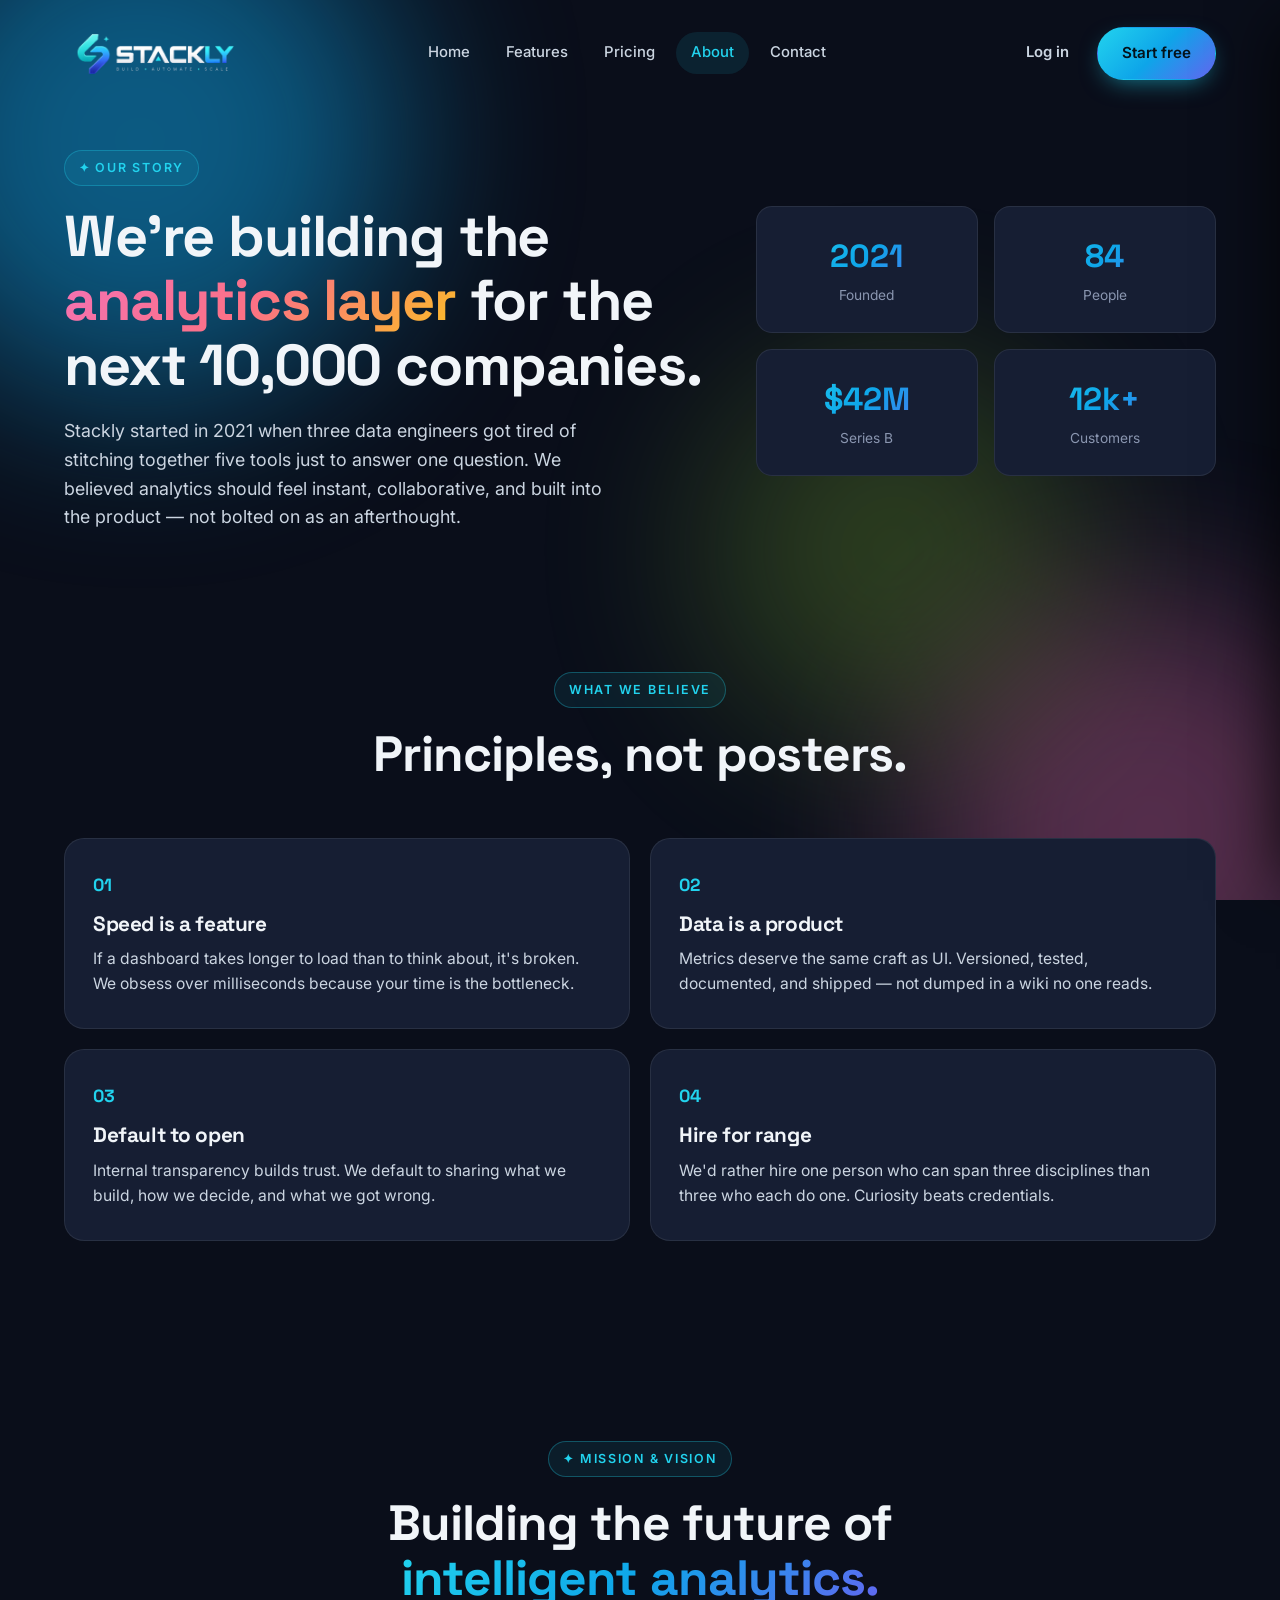
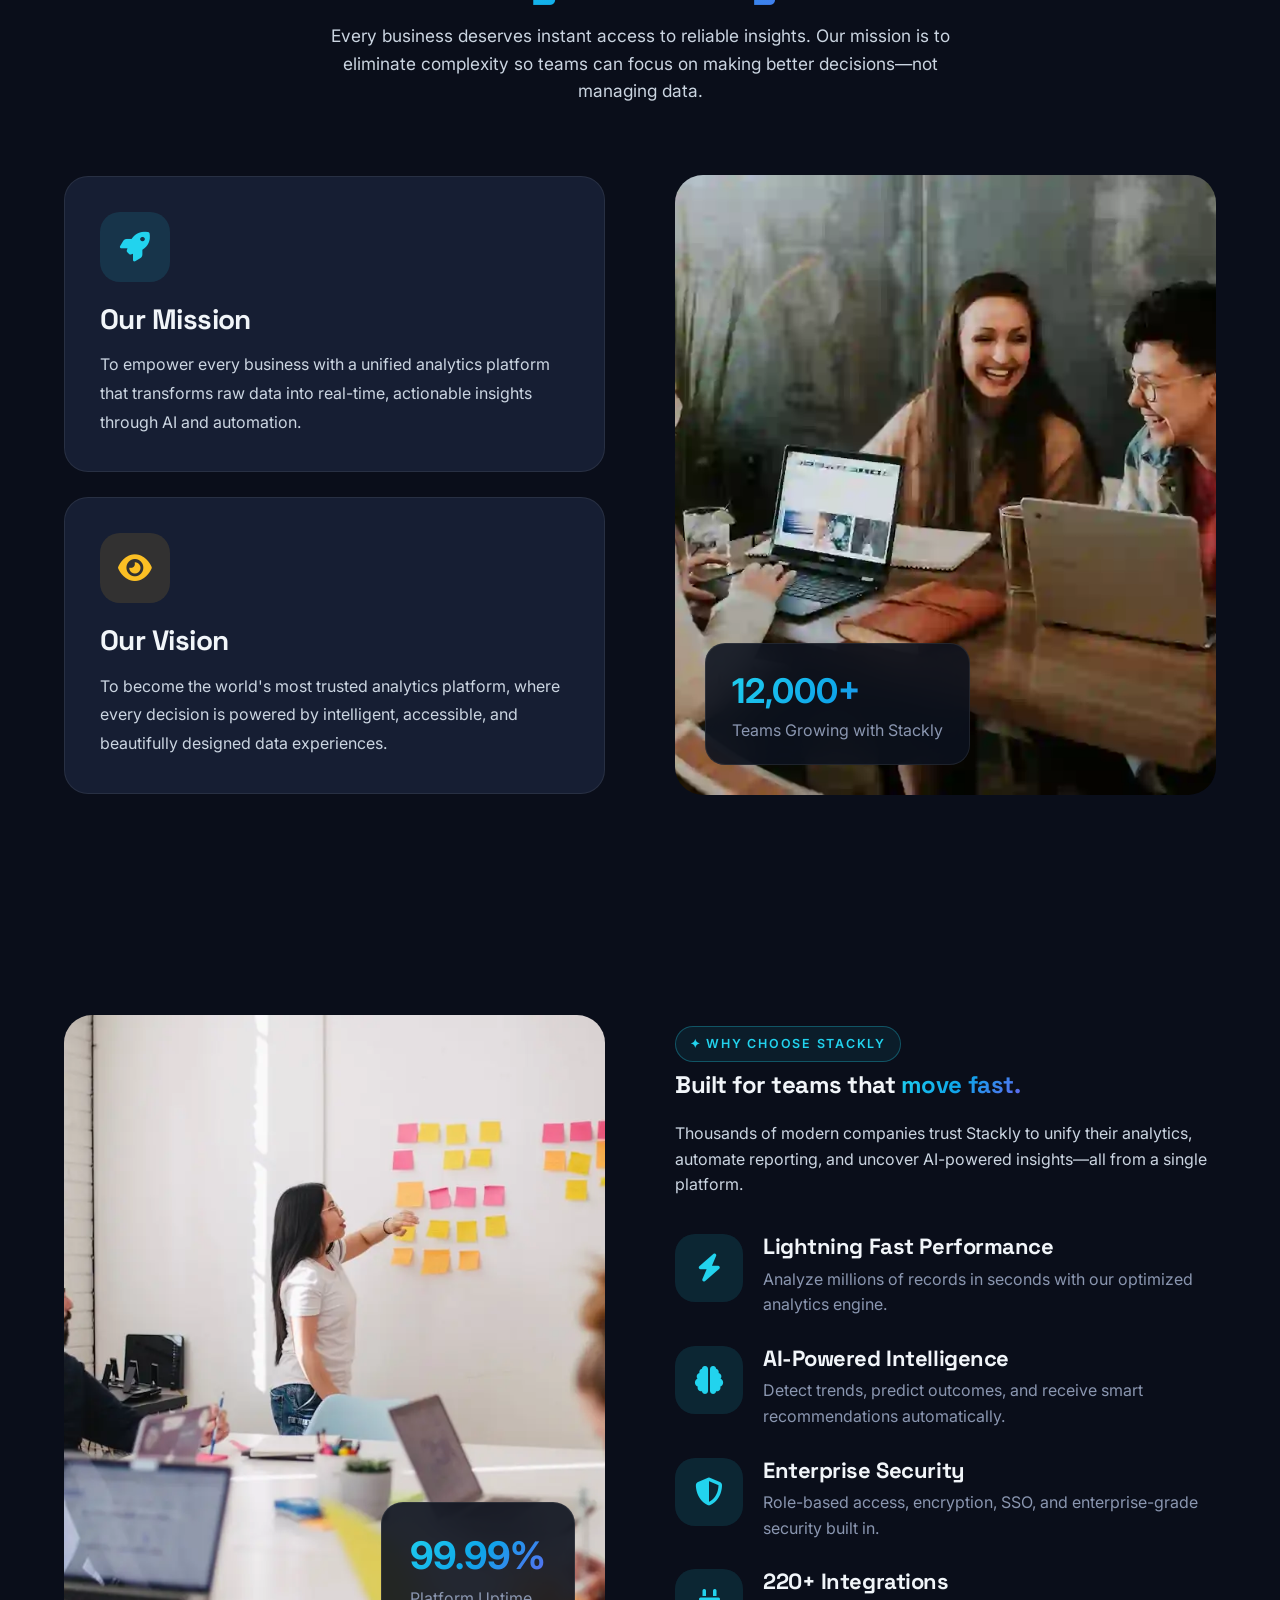
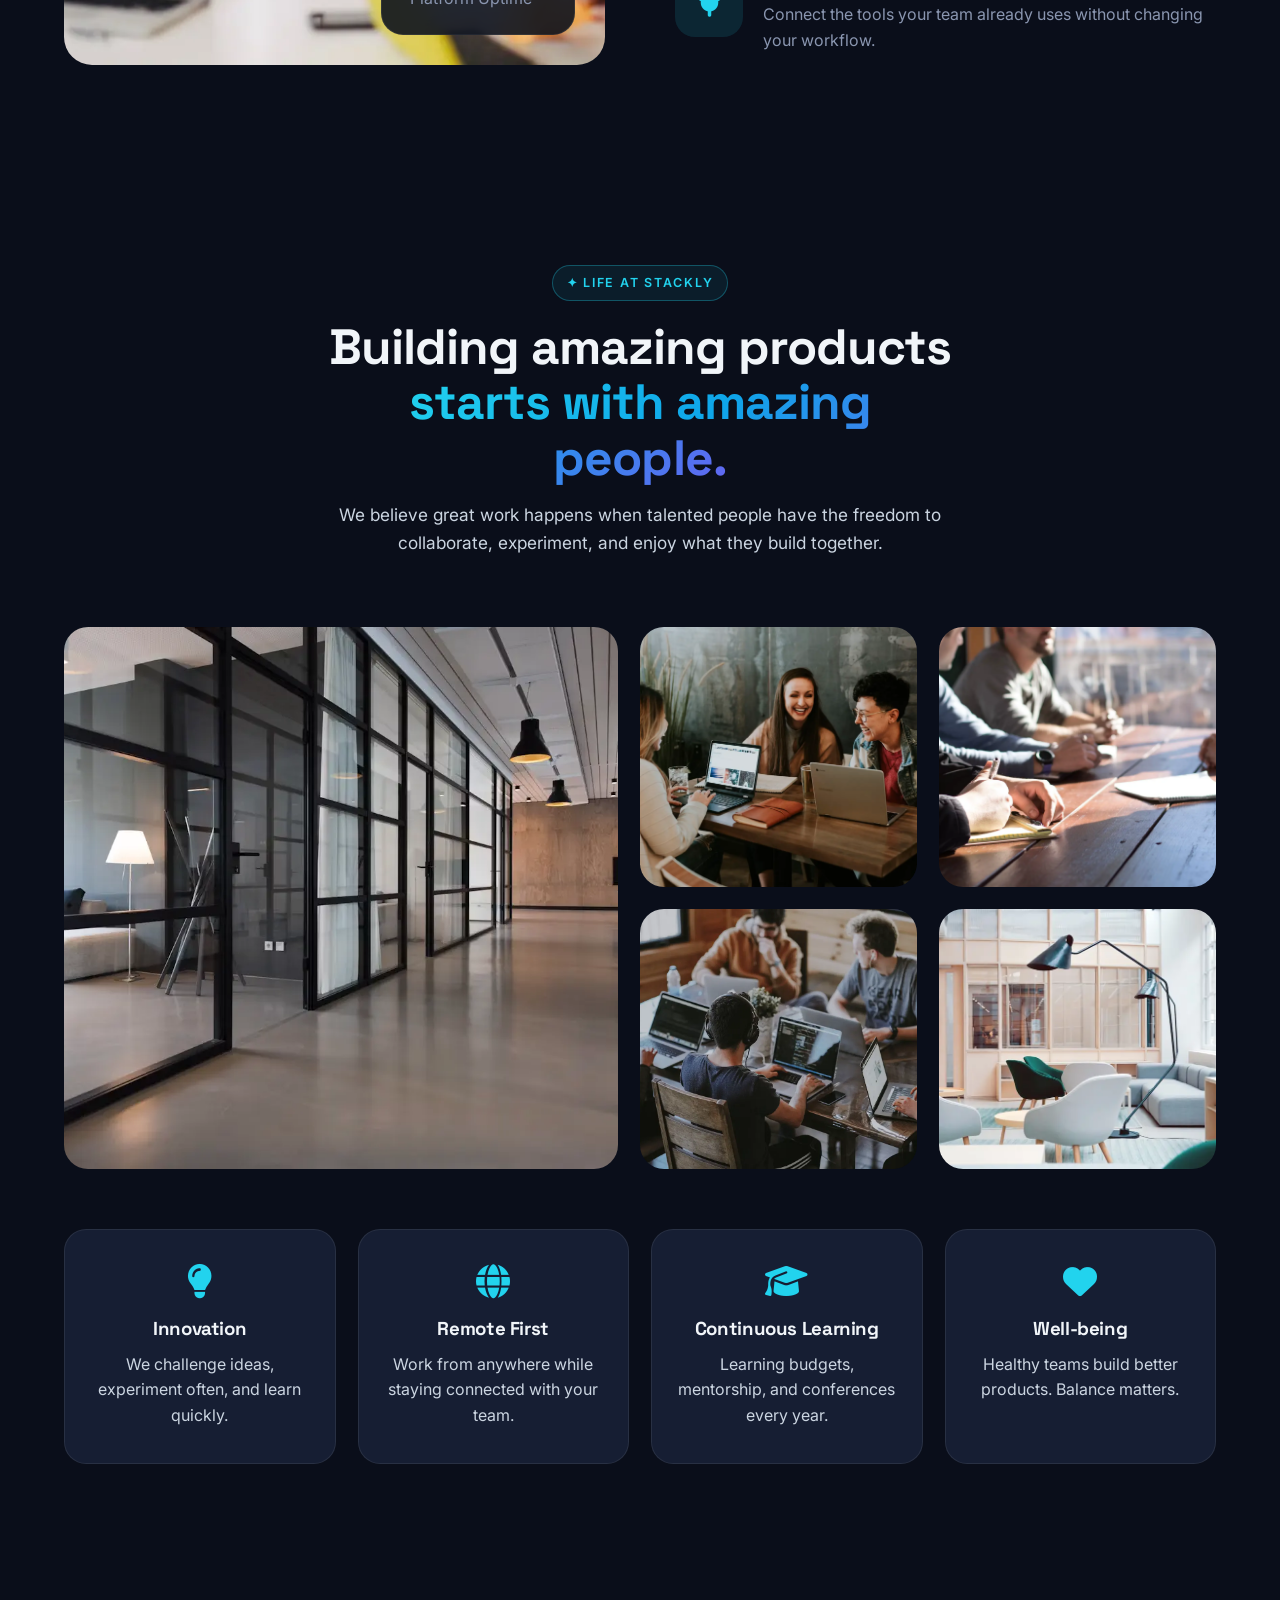
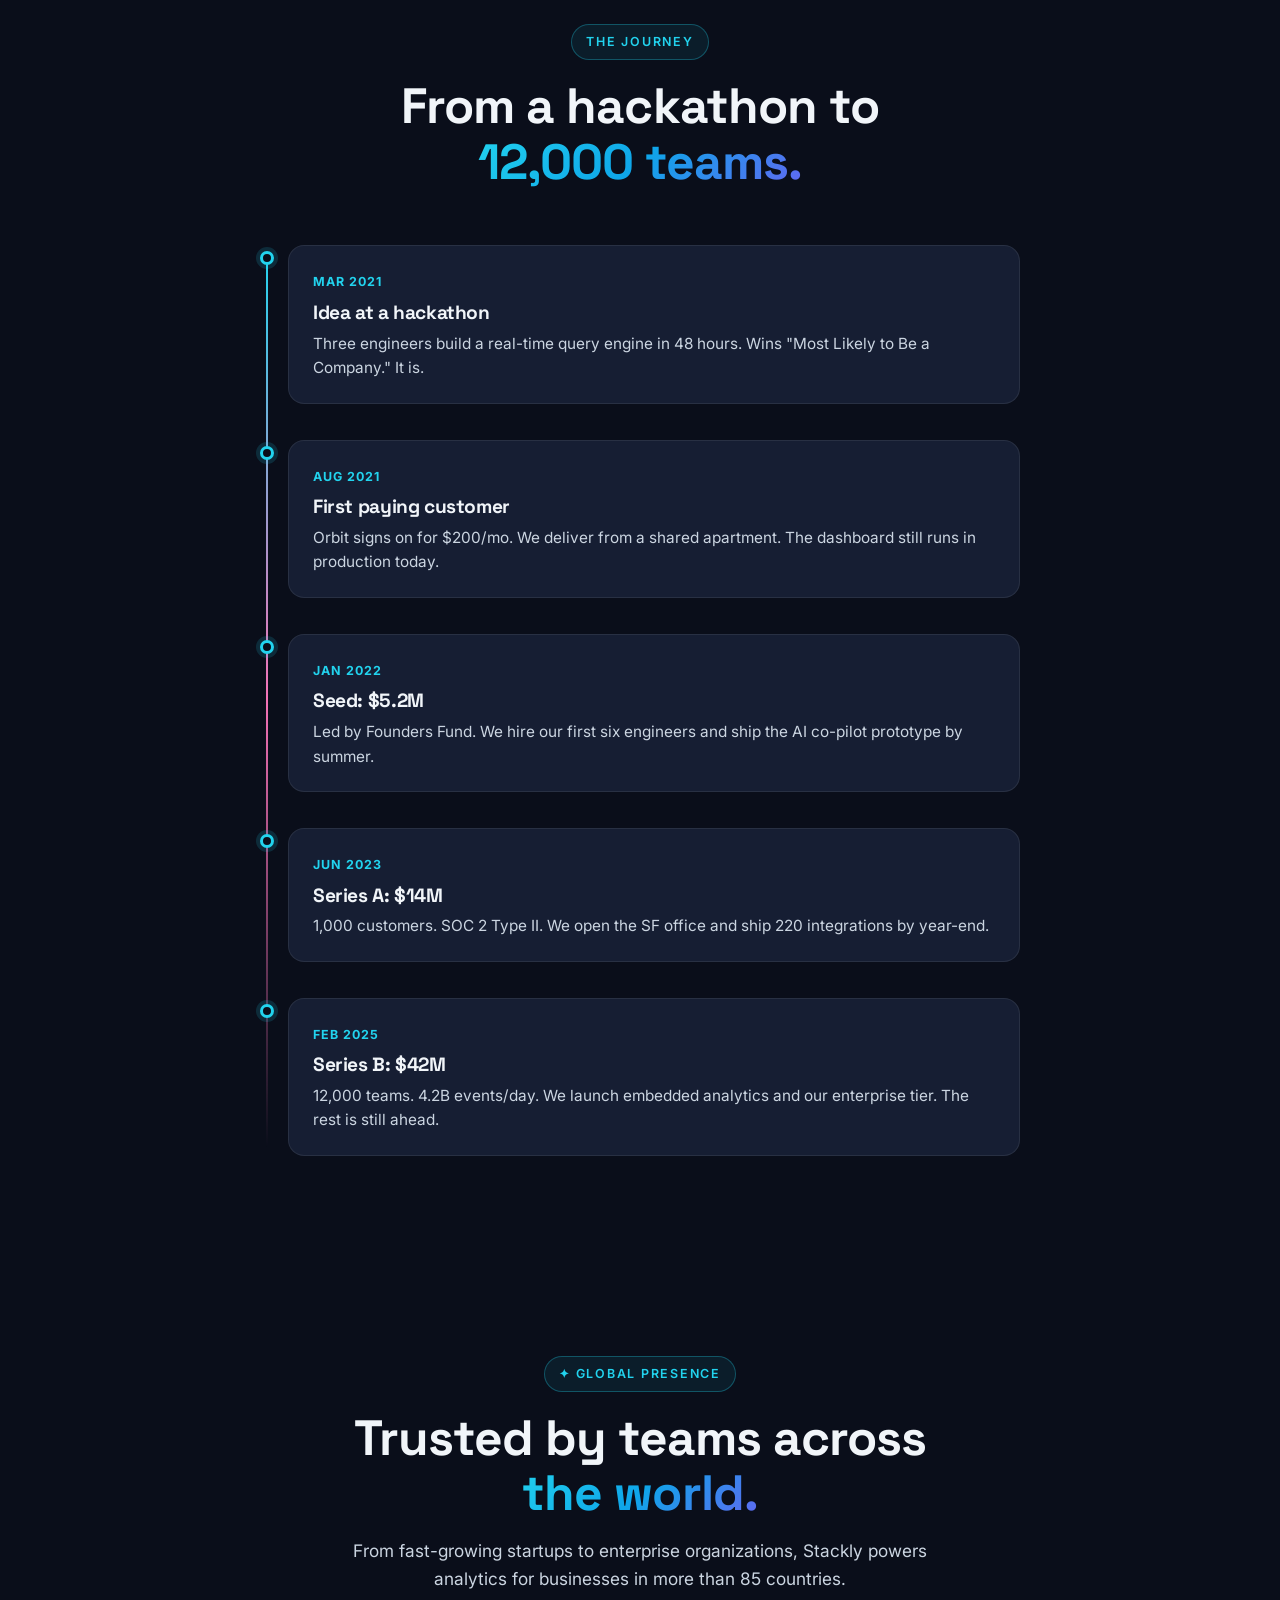
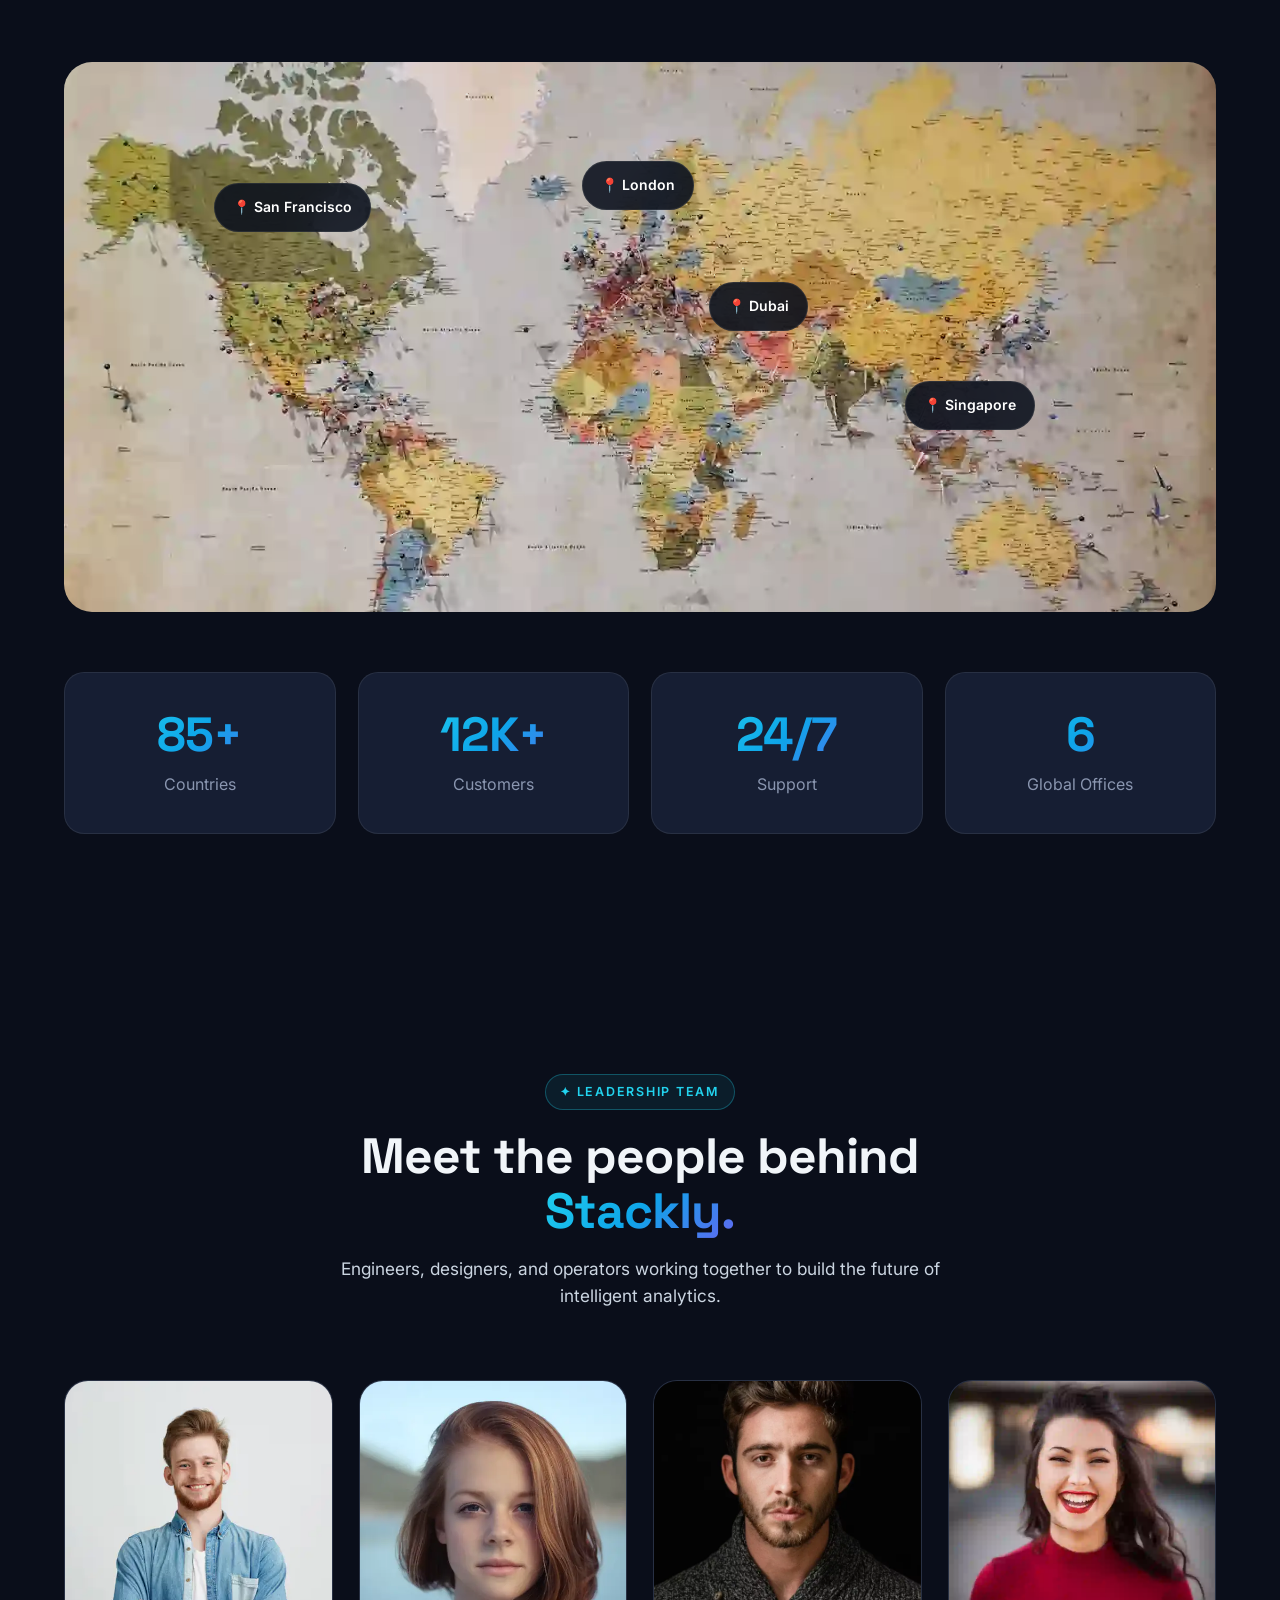
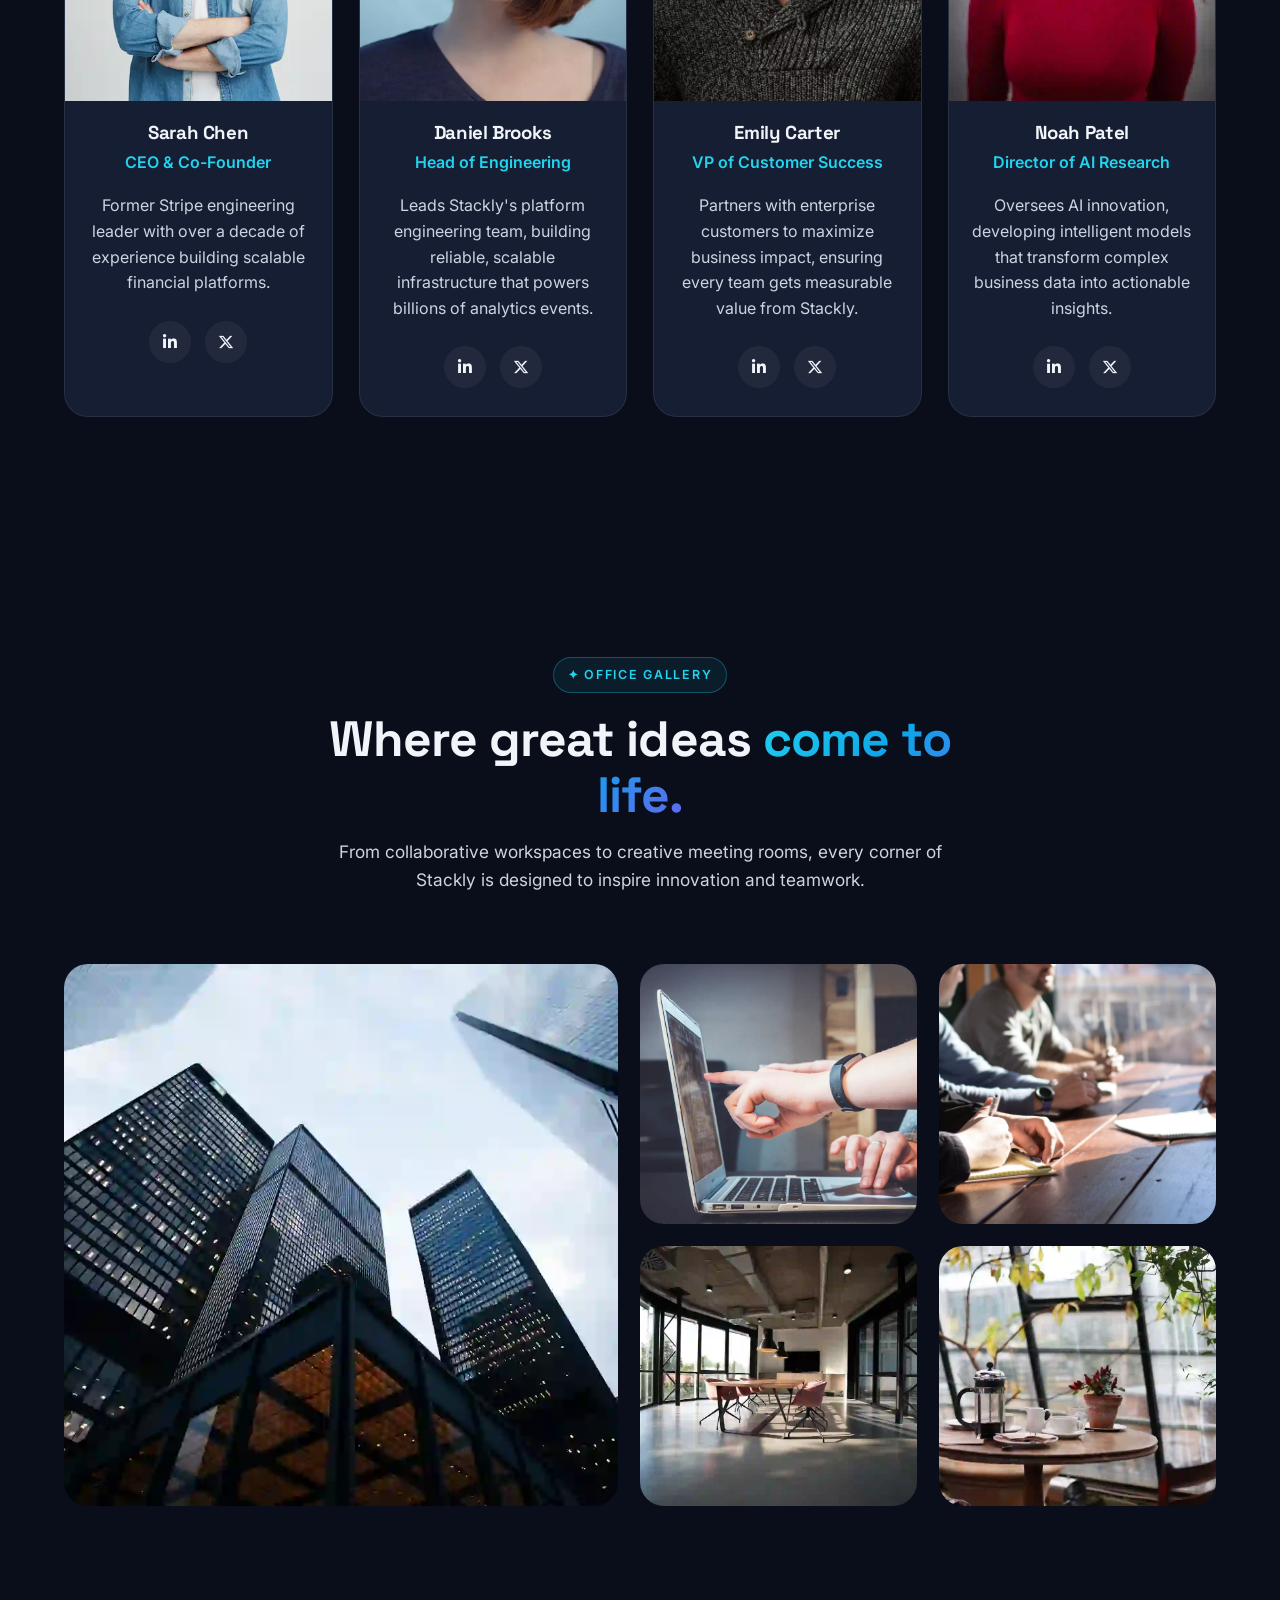
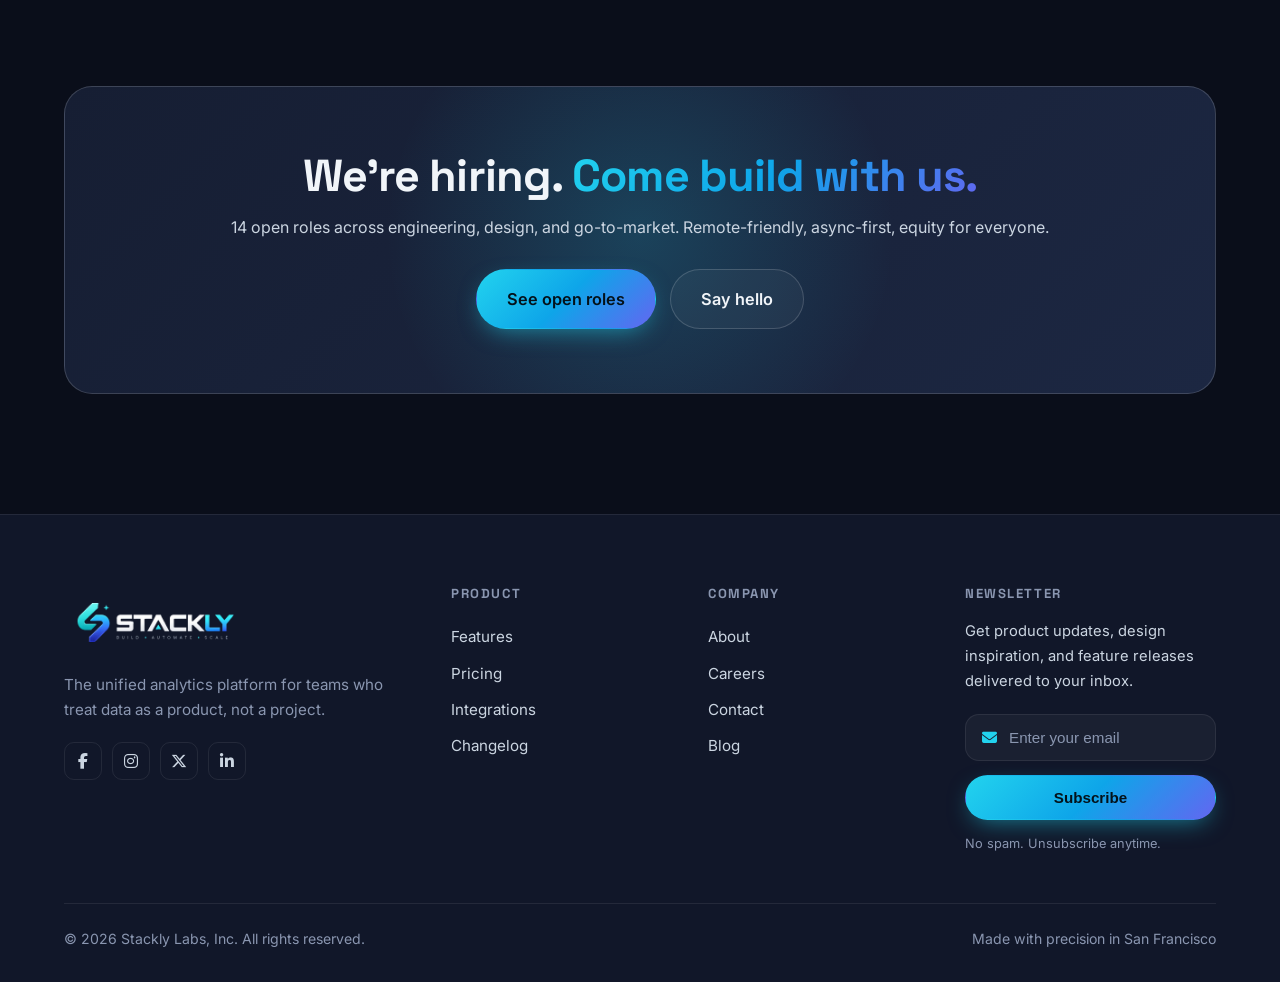
==== commit a293ad89: "complete-1" ====
--- a/about.html
+++ b/about.html
@@ -3,7 +3,7 @@
 <head>
 <meta charset="UTF-8" />
 <meta name="viewport" content="width=device-width, initial-scale=1.0" />
-<title>About — Nebula</title>
+<title>About — Stackly</title>
 <link rel="preconnect" href="https://fonts.googleapis.com" />
 <link rel="preconnect" href="https://fonts.gstatic.com" crossorigin />
 <link rel="stylesheet" href="https://cdnjs.cloudflare.com/ajax/libs/font-awesome/6.7.2/css/all.min.css" integrity="sha512-Evv84Mr4kqVGRNSgIGL/F/aIDqQb7xQ2vcrdIwxfjThSH8CSR7PBEakCr51Ck+w+/U6swU2Im1vVX0SVk9ABhg==" crossorigin="anonymous" referrerpolicy="no-referrer" />
@@ -17,8 +17,10 @@
 <header class="nav" id="nav">
   <div class="container nav-inner">
     <a href="index.html" class="brand">
-      <span class="brand-mark"><svg width="18" height="18" viewBox="0 0 24 24" fill="none"><path d="M12 2L14 9L21 11L14 13L12 20L10 13L3 11L10 9L12 2Z" fill="#22d3ee"/></svg></span>
-      Nebula
+        <span class="brand-mark">
+            <img src="images/logo.webp" alt="Stackly Logo">
+        </span>
+        <!-- <span class="brand-name">Stackly</span> -->
     </a>
     <nav class="nav-links">
       <a href="index.html" data-nav>Home</a>
@@ -43,7 +45,27 @@
   <a href="contact.html" class="mm-link" data-nav>Contact</a>
   <a href="login.html" class="btn btn-ghost mm-login">Log in</a>
   <a href="pricing.html" class="btn btn-primary mm-cta">Start free trial</a>
-  <p class="mm-foot">© <span data-year></span> Nebula Labs, Inc.</p>
+  <div class="mm-contact">
+
+      <h4>Get in touch</h4>
+
+      <a href="tel:+919876543210">
+          <i class="fa-solid fa-phone"></i>
+          +91 98765 43210
+      </a>
+
+      <a href="mailto:hello@stackly.com">
+         <i class="fa-solid fa-envelope"></i>
+        hello@stackly.com
+      </a>
+
+      <a href="#">
+         <i class="fa-solid fa-location-dot"></i>
+         Chennai, Tamil Nadu
+      </a>
+
+  </div>
+  <p class="mm-foot">© <span data-year></span> Stackly Labs, Inc.</p>
 </aside>
 <div class="menu-backdrop" id="menuBackdrop"></div>
 
@@ -53,7 +75,7 @@
       <div class="about-copy reveal">
         <span class="eyebrow">✦ Our story</span>
         <h1>We're building the <span class="grad-text-warm">analytics layer</span> for the next 10,000 companies.</h1>
-        <p>Nebula started in 2021 when three data engineers got tired of stitching together five tools just to answer one question. We believed analytics should feel instant, collaborative, and built into the product — not bolted on as an afterthought.</p>
+        <p>Stackly started in 2021 when three data engineers got tired of stitching together five tools just to answer one question. We believed analytics should feel instant, collaborative, and built into the product — not bolted on as an afterthought.</p>
       </div>
       <div class="about-stats reveal d2">
         <div><strong>2021</strong><span>Founded</span></div>
@@ -170,14 +192,14 @@
             <div class="mission-image reveal d2">
 
                 <img
-                src="https://images.unsplash.com/photo-1522202176988-66273c2fd55f?w=1200&q=80"
-                alt="Nebula Team">
+                src="images/about1.webp"
+                alt="Stackly Team">
 
                 <div class="floating-badge">
 
                     <strong>12,000+</strong>
 
-                    <span>Teams Growing with Nebula</span>
+                    <span>Teams Growing with Stackly</span>
 
                 </div>
 
@@ -190,10 +212,10 @@
 </section>
 
 <!--==================================
-        WHY CHOOSE NEBULA
+        WHY CHOOSE Stackly
 ===================================-->
 
-<section class="why-nebula">
+<section class="why-Stackly">
 
     <div class="container"> 
 
@@ -204,7 +226,7 @@
             <div class="why-image reveal">
 
                 <img
-                src="https://images.unsplash.com/photo-1552664730-d307ca884978?w=1200&q=80"
+                src="images/about2.webp"
                 alt="Team analyzing business dashboard">
 
                 <div class="experience-card">
@@ -222,7 +244,7 @@
             <div class="why-content reveal d1">
 
                 <span class="eyebrow">
-                    ✦ Why Choose Nebula
+                    ✦ Why Choose Stackly
                 </span>
 
                 <h2>
@@ -238,7 +260,7 @@
 
                 <p>
 
-                    Thousands of modern companies trust Nebula to unify
+                    Thousands of modern companies trust Stackly to unify
                     their analytics, automate reporting, and uncover
                     AI-powered insights—all from a single platform.
 
@@ -333,17 +355,17 @@
 </section>
 
 <!--==================================
-        LIFE AT NEBULA
+        LIFE AT Stackly
 ===================================-->
 
-<section class="life-nebula">
+<section class="life-Stackly">
 
     <div class="container">
 
         <div class="section-head center reveal">
 
             <span class="eyebrow">
-                ✦ Life at Nebula
+                ✦ Life at Stackly
             </span>
 
             <h2>
@@ -372,15 +394,15 @@
             <div class="gallery-large reveal">
 
                 <img
-                src="https://images.unsplash.com/photo-1497366754035-f200968a6e72?w=1200&q=80"
-                alt="Nebula Office">
+                src="images/img-1-5-office.webp"
+                alt="Stackly Office">
 
             </div>
 
             <div class="gallery-small reveal d1">
 
                 <img
-                src="https://images.unsplash.com/photo-1522202176988-66273c2fd55f?w=800&q=80"
+                src="images/Education.webp"
                 alt="Team Collaboration">
 
             </div>
@@ -388,7 +410,7 @@
             <div class="gallery-small reveal d2">
 
                 <img
-                src="https://images.unsplash.com/photo-1517048676732-d65bc937f952?w=800&q=80"
+                src="images/Technology.webp"
                 alt="Meeting">
 
             </div>
@@ -396,7 +418,7 @@
             <div class="gallery-small reveal d3">
 
                 <img
-                src="https://images.unsplash.com/photo-1524758631624-e2822e304c36?w=800&q=80"
+                src="images/features3.webp"
                 alt="Workspace">
 
             </div>
@@ -404,7 +426,7 @@
             <div class="gallery-small reveal d3">
 
                 <img
-                src="https://images.unsplash.com/photo-1524758631624-e2822e304c36?w=800&q=80"
+                src="images/about6.webp"
                 alt="Workspace">
 
             </div>
@@ -518,7 +540,7 @@
 
             <p>
                 From fast-growing startups to enterprise organizations,
-                Nebula powers analytics for businesses in more than
+                Stackly powers analytics for businesses in more than
                 85 countries.
             </p>
 
@@ -527,7 +549,7 @@
         <div class="map-wrapper reveal">
 
             <img
-            src="https://images.unsplash.com/photo-1524661135-423995f22d0b?w=1400&q=80"
+            src="images/about-map.webp"
             alt="World Map">
 
             <div class="map-card sf">
@@ -595,7 +617,7 @@
                 Meet the people behind
                 <span class="grad-text">
 
-                    Nebula.
+                    Stackly.
 
                 </span>
 
@@ -618,7 +640,7 @@
 
                 <div class="leader-image">
 
-                    <img src="images/team/team-1.jpg"
+                    <img src="images/team2.webp"
                          alt="Sarah Chen">
 
                 </div>
@@ -637,9 +659,9 @@
 
                 <div class="leader-social">
 
-                    <a href="#"><i class="fa-brands fa-linkedin-in"></i></a>
-
-                    <a href="#"><i class="fa-brands fa-x-twitter"></i></a>
+                    <a href="error.html"><i class="fa-brands fa-linkedin-in"></i></a>
+
+                    <a href="error.html"><i class="fa-brands fa-x-twitter"></i></a>
 
                 </div>
 
@@ -650,7 +672,7 @@
             <article class="leader-card reveal d4">
 
     <div class="leader-image">
-        <img src="images/team/team-5.jpg"
+        <img src="images/member-3.webp"
              alt="Daniel Brooks">
     </div>
 
@@ -659,13 +681,13 @@
     <span>Head of Engineering</span>
 
     <p>
-        Leads Nebula's platform engineering team, building reliable,
+        Leads Stackly's platform engineering team, building reliable,
         scalable infrastructure that powers billions of analytics events.
     </p>
 
     <div class="leader-social">
-        <a href="#"><i class="fa-brands fa-linkedin-in"></i></a>
-        <a href="#"><i class="fa-brands fa-x-twitter"></i></a>
+        <a href="error.html"><i class="fa-brands fa-linkedin-in"></i></a>
+        <a href="error.html"><i class="fa-brands fa-x-twitter"></i></a>
     </div>
 
 </article>
@@ -674,7 +696,7 @@
 <article class="leader-card reveal d5">
 
     <div class="leader-image">
-        <img src="images/team/team-6.jpg"
+        <img src="images/team4.webp"
              alt="Emily Carter">
     </div>
 
@@ -684,12 +706,12 @@
 
     <p>
         Partners with enterprise customers to maximize business impact,
-        ensuring every team gets measurable value from Nebula.
+        ensuring every team gets measurable value from Stackly.
     </p>
 
     <div class="leader-social">
-        <a href="#"><i class="fa-brands fa-linkedin-in"></i></a>
-        <a href="#"><i class="fa-brands fa-x-twitter"></i></a>
+        <a href="error.html"><i class="fa-brands fa-linkedin-in"></i></a>
+        <a href="error.html"><i class="fa-brands fa-x-twitter"></i></a>
     </div>
 
 </article>
@@ -698,7 +720,7 @@
 <article class="leader-card reveal d6">
 
     <div class="leader-image">
-        <img src="images/team/team-7.jpg"
+        <img src="images/Member-1.webp"
              alt="Noah Patel">
     </div>
 
@@ -712,8 +734,8 @@
     </p>
 
     <div class="leader-social">
-        <a href="#"><i class="fa-brands fa-linkedin-in"></i></a>
-        <a href="#"><i class="fa-brands fa-x-twitter"></i></a>
+        <a href="error.html"><i class="fa-brands fa-linkedin-in"></i></a>
+        <a href="error.html"><i class="fa-brands fa-x-twitter"></i></a>
     </div>
 
 </article>
@@ -750,7 +772,7 @@
 
             <p>
                 From collaborative workspaces to creative meeting rooms,
-                every corner of Nebula is designed to inspire innovation
+                every corner of Stackly is designed to inspire innovation
                 and teamwork.
             </p>
 
@@ -759,7 +781,7 @@
         <div class="office-grid">
 
             <div class="office-item large reveal">
-                <img src="https://images.unsplash.com/photo-1486406146926-c627a92ad1ab?w=1200&q=80" alt="Main Office">
+                <img src="images/about-workplace.webp" alt="Main Office">
                 <div class="office-overlay">
                     <h3>Main Workspace</h3>
                     <span>Open Collaboration</span>
@@ -767,28 +789,28 @@
             </div>
 
             <div class="office-item reveal d1">
-                <img src="https://images.unsplash.com/photo-1516321318423-f06f85e504b3?w=1200&q=80" alt="Meeting Room">
+                <img src="images/Pixel Studio.webp" alt="Meeting Room">
                 <div class="office-overlay">
                     <h3>Strategy Room</h3>
                 </div>
             </div>
 
             <div class="office-item reveal d2">
-                <img src="https://images.unsplash.com/photo-1517048676732-d65bc937f952?w=800&q=80" alt="Collaboration">
+                <img src="images/Technology.webp" alt="Collaboration">
                 <div class="office-overlay">
                     <h3>Brainstorming</h3>
                 </div>
             </div>
 
             <div class="office-item reveal d3">
-                <img src="https://images.unsplash.com/photo-1497366811353-6870744d04b2?w=1200&q=80" alt="Workspace">
+                <img src="images/creativespace.webp" alt="Workspace">
                 <div class="office-overlay">
                     <h3>Creative Space</h3>
                 </div>
             </div>
 
             <div class="office-item reveal d4">
-                <img src="https://images.unsplash.com/photo-1445116572660-236099ec97a0?w=1200&q=80" alt="Coffee Area">
+                <img src="images/coffeeLounge.webp" alt="Coffee Area">
                 <div class="office-overlay">
                     <h3>Coffee Lounge</h3>
                 </div>
@@ -805,7 +827,7 @@
     <div class="container">
       <div class="section-head center reveal">
         <span class="eyebrow">The people</span>
-        <h2>Who's behind Nebula.</h2>
+        <h2>Who's behind Stackly.</h2>
         <p>A small team of engineers, designers, and operators who've shipped at Stripe, Linear, Snowflake, and Figma.</p>
       </div>
       <div class="team-grid">
@@ -841,35 +863,90 @@
         <h2>We're hiring. <span class="grad-text">Come build with us.</span></h2>
         <p>14 open roles across engineering, design, and go-to-market. Remote-friendly, async-first, equity for everyone.</p>
         <div class="cta-actions">
-          <a href="contact.html" class="btn btn-primary btn-lg">See open roles</a>
-          <a href="contact.html" class="btn btn-ghost btn-lg">Say hello</a>
+          <a href="error.html" class="btn btn-primary btn-lg">See open roles</a>
+          <a href="error.html" class="btn btn-ghost btn-lg">Say hello</a>
         </div>
       </div>
     </div>
   </section>
 </main>
 
+<!-- FOOTER -->
 <footer class="footer">
   <div class="container">
     <div class="footer-grid">
       <div class="footer-brand">
         <a href="index.html" class="brand">
-          <span class="brand-mark"><svg width="18" height="18" viewBox="0 0 24 24" fill="none"><path d="M12 2L14 9L21 11L14 13L12 20L10 13L3 11L10 9L12 2Z" fill="#22d3ee"/></svg></span>
-          Nebula
+            <span class="brand-mark">
+                <img src="images/logo.webp" alt="Stackly Logo">
+            </span>
+            <!-- <span class="brand-name">Stackly</span> -->
         </a>
         <p>The unified analytics platform for teams who treat data as a product, not a project.</p>
         <div class="socials">
-          <a href="#" aria-label="Twitter"><svg width="16" height="16" viewBox="0 0 24 24" fill="currentColor"><path d="M22 5.8c-.7.3-1.5.5-2.3.6.8-.5 1.5-1.3 1.8-2.3-.8.5-1.7.8-2.6 1a4 4 0 0 0-6.8 3.6A11.3 11.3 0 0 1 3 4.8a4 4 0 0 0 1.2 5.3c-.6 0-1.2-.2-1.7-.5a4 4 0 0 0 3.2 4 4 4 0 0 1-1.8.1 4 4 0 0 0 3.7 2.8A8 8 0 0 1 2 18.6a11.3 11.3 0 0 0 6.1 1.8c7.3 0 11.3-6 11.3-11.3v-.5c.8-.6 1.5-1.3 2-2.1z"/></svg></a>
-          <a href="#" aria-label="GitHub"><svg width="16" height="16" viewBox="0 0 24 24" fill="currentColor"><path d="M12 2a10 10 0 0 0-3.2 19.5c.5.1.7-.2.7-.5v-1.7c-2.8.6-3.4-1.3-3.4-1.3-.5-1.1-1.1-1.4-1.1-1.4-.9-.6.1-.6.1-.6 1 .1 1.5 1 1.5 1 .9 1.5 2.3 1.1 2.9.8.1-.6.3-1.1.6-1.4-2.2-.3-4.5-1.1-4.5-5 0-1.1.4-2 1-2.7-.1-.3-.4-1.3.1-2.7 0 0 .8-.3 2.7 1a9.4 9.4 0 0 1 5 0c1.9-1.3 2.7-1 2.7-1 .5 1.4.2 2.4.1 2.7.6.7 1 1.6 1 2.7 0 3.9-2.3 4.7-4.5 5 .3.3.7 1 .7 2v3c0 .3.2.6.7.5A10 10 0 0 0 12 2z"/></svg></a>
-          <a href="#" aria-label="LinkedIn"><svg width="16" height="16" viewBox="0 0 24 24" fill="currentColor"><path d="M4.98 3.5a2.5 2.5 0 1 1 0 5 2.5 2.5 0 0 1 0-5zM3 9h4v12H3zM9 9h3.8v1.7h.1c.5-1 1.8-2 3.6-2 3.9 0 4.5 2.5 4.5 5.8V21h-4v-5.3c0-1.3 0-2.9-1.8-2.9s-2 1.4-2 2.8V21H9z"/></svg></a>
-        </div>
-      </div>
-      <div class="footer-col"><h4>Product</h4><a href="features.html">Features</a><a href="pricing.html">Pricing</a><a href="#">Integrations</a><a href="#">Changelog</a></div>
-      <div class="footer-col"><h4>Company</h4><a href="about.html">About</a><a href="#">Careers</a><a href="contact.html">Contact</a><a href="#">Blog</a></div>
-      <div class="footer-col"><h4>Resources</h4><a href="#">Docs</a><a href="#">API reference</a><a href="#">Community</a><a href="#">Status</a></div>
+            <a href="error.html"><i class="fa-brands fa-facebook-f"></i></a>
+
+            <a href="error.html"><i class="fa-brands fa-instagram"></i></a>
+
+            <a href="error.html"><i class="fa-brands fa-x-twitter"></i></a>
+
+            <a href="error.html"><i class="fa-brands fa-linkedin-in"></i></a>
+        </div>
+      </div>
+      <div class="footer-col">
+        <h4>Product</h4>
+        <a href="features.html">Features</a>
+        <a href="pricing.html">Pricing</a>
+        <a href="error.html">Integrations</a>
+        <a href="error.html">Changelog</a>
+      </div>
+      <div class="footer-col">
+        <h4>Company</h4>
+        <a href="about.html">About</a>
+        <a href="error.html">Careers</a>
+        <a href="contact.html">Contact</a>
+        <a href="error.html">Blog</a>
+      </div>
+      <!-- <div class="footer-col">
+        <h4>Resources</h4>
+        <a href="error.html">Docs</a>
+        <a href="error.html">API reference</a>
+        <a href="error.html">Community</a>
+        <a href="error.html">Status</a>
+      </div> -->
+
+      <div class="footer-col footer-newsletter">
+          <h4>Newsletter</h4>
+
+          <p>
+              Get product updates, design inspiration, and feature releases delivered
+              to your inbox.
+          </p>
+
+          <form class="newsletter-form">
+
+              <div class="newsletter-input">
+
+                  <i class="fa-solid fa-envelope"></i>
+
+                  <input
+                      type="email"
+                      placeholder="Enter your email"
+                      required>
+
+              </div>
+
+              <button type="submit" class="btn btn-primary">
+                  Subscribe
+              </button>
+
+          </form>
+
+          <small>No spam. Unsubscribe anytime.</small>
+      </div>
     </div>
     <div class="footer-bottom">
-      <p>© <span data-year></span> Nebula Labs, Inc. All rights reserved.</p>
+      <p>© <span data-year></span> Stackly Labs, Inc. All rights reserved.</p>
       <p>Made with precision in San Francisco</p>
     </div>
   </div>
--- a/css/common.css
+++ b/css/common.css
@@ -139,7 +139,9 @@
 }
 .nav-inner { display: flex; align-items: center; justify-content: space-between; }
 
-.brand { display: flex; align-items: center; gap: 11px; font-family: var(--font-display); font-weight: 700; font-size: 1.3rem; }
+
+
+/* .brand { display: flex; align-items: center; gap: 11px; font-family: var(--font-display); font-weight: 700; font-size: 1.3rem; }
 .brand-mark {
   width: 38px; height: 38px;
   border-radius: 11px;
@@ -154,7 +156,7 @@
   border-radius: 8px;
   background: var(--bg);
 }
-.brand-mark svg { position: relative; z-index: 1; }
+.brand-mark svg { position: relative; z-index: 1; } */
 
 .nav-links { display: flex; align-items: center; gap: 6px; }
 .nav-links a {
@@ -265,6 +267,81 @@
   .hamburger { display: flex; }
 }
 
+/* Mobile Contact */
+
+.mm-contact{
+
+    margin-top:30px;
+
+    padding-top:24px;
+
+    border-top:1px solid var(--border);
+
+}
+
+.mm-contact h4{
+
+    font-size:.9rem;
+
+    font-weight:700;
+
+    color:var(--text);
+
+    margin-bottom:18px;
+
+    font-family:var(--font-display);
+
+}
+
+.mm-contact a{
+
+    display:flex;
+
+    align-items:center;
+
+    gap:12px;
+
+    padding:10px 0;
+
+    color:var(--text-soft);
+
+    font-size:.92rem;
+
+    transition:.25s;
+
+}
+
+.mm-contact a:hover{
+
+    color:var(--primary);
+
+    transform:translateX(6px);
+
+}
+
+.mm-contact i{
+
+    width:34px;
+
+    height:34px;
+
+    display:grid;
+
+    place-items:center;
+
+    border-radius:10px;
+
+    background:rgba(255,255,255,.05);
+
+    border:1px solid var(--border);
+
+    color:var(--primary);
+
+    flex-shrink:0;
+
+}
+
+
 /* ===== Footer ===== */
 .footer {
   border-top: 1px solid var(--border);
@@ -309,6 +386,66 @@
   .footer-bottom { flex-direction: column; text-align: center; }
 }
 
+/* Newsletter */
+
+.footer-newsletter p{
+    color:var(--text-soft);
+    margin:16px 0 20px;
+    line-height:1.7;
+    font-size:.92rem;
+}
+
+.newsletter-form{
+    display:flex;
+    flex-direction:column;
+    gap:14px;
+}
+
+.newsletter-input{
+    display:flex;
+    align-items:center;
+    gap:12px;
+    padding:14px 16px;
+    border:1px solid var(--border);
+    border-radius:14px;
+    background:rgba(255,255,255,.04);
+    transition:.3s;
+}
+
+.newsletter-input:focus-within{
+    border-color:var(--primary);
+    box-shadow:0 0 0 3px rgba(34,211,238,.12);
+}
+
+.newsletter-input i{
+    color:var(--primary);
+    font-size:15px;
+}
+
+.newsletter-input input{
+    flex:1;
+    border:none;
+    outline:none;
+    background:transparent;
+    color:var(--text);
+    font-size:.95rem;
+}
+
+.newsletter-input input::placeholder{
+    color:var(--text-muted);
+}
+
+.newsletter-form button{
+    width:100%;
+}
+
+.footer-newsletter small{
+    display:block;
+    margin-top:14px;
+    color:var(--text-muted);
+    font-size:.8rem;
+}
+
 /* ===== Reveal on scroll ===== */
 .reveal { opacity: 0; transform: translateY(28px); transition: opacity 0.7s ease, transform 0.7s ease; }
 .reveal.in { opacity: 1; transform: none; }
@@ -334,3 +471,45 @@
 ::-webkit-scrollbar-track { background: var(--bg); }
 ::-webkit-scrollbar-thumb { background: var(--surface-2); border-radius: 999px; }
 ::-webkit-scrollbar-thumb:hover { background: #2a3a5e; }
+
+
+
+
+
+.brand{
+    display:flex;
+    align-items:center;
+    gap:12px;
+    font-family:var(--font-display);
+    font-size:1.3rem;
+    font-weight:700;
+}
+
+.brand-mark{
+    width:180px;
+    height:auto;
+    display:flex;
+    align-items:center;
+    justify-content:center;
+    border-radius:12px;
+    overflow:hidden;
+    flex-shrink:0;
+}
+
+.brand-mark img{
+    width:100%;
+    height:100%;
+    object-fit:contain;
+    display:block;
+}
+
+.brand-name{
+    color:var(--text);
+    letter-spacing:-0.02em;
+}
+
+.brand-logo{
+    height:42px;
+    width:auto;
+    display:block;
+}
